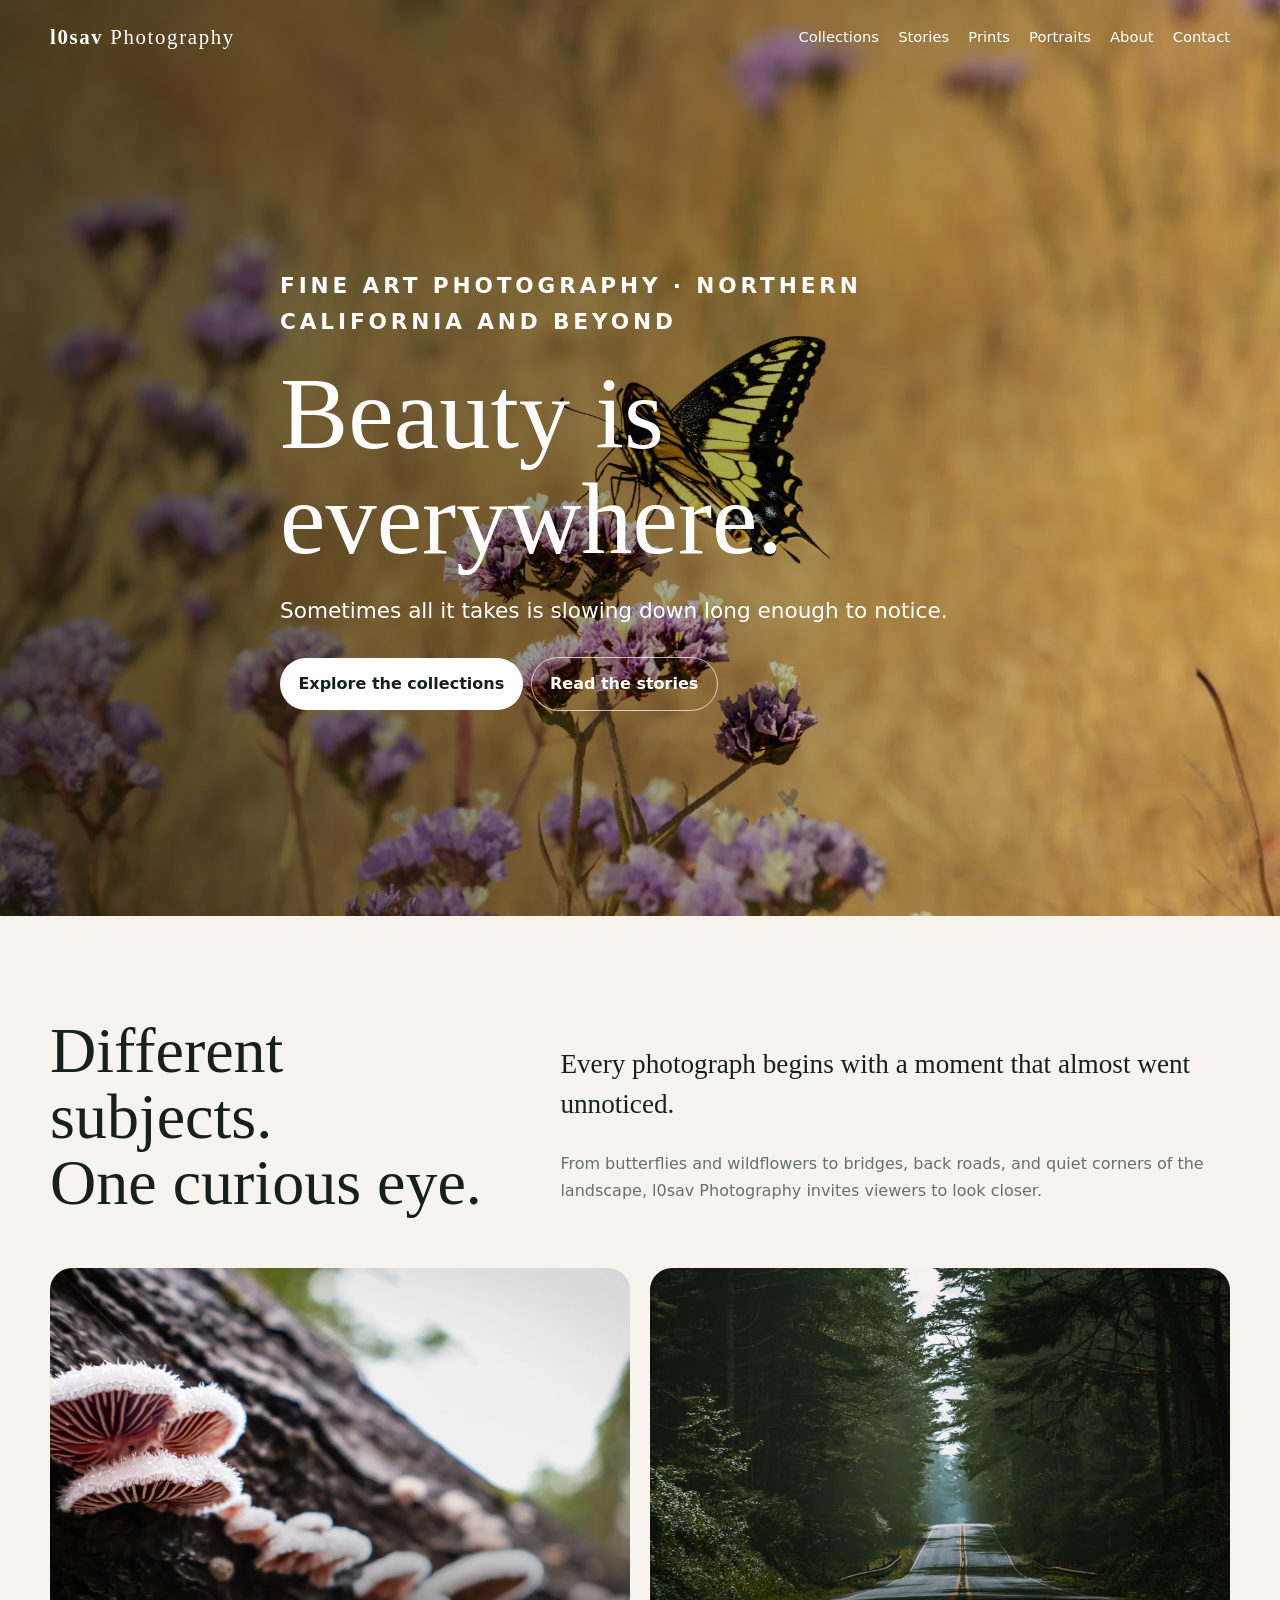
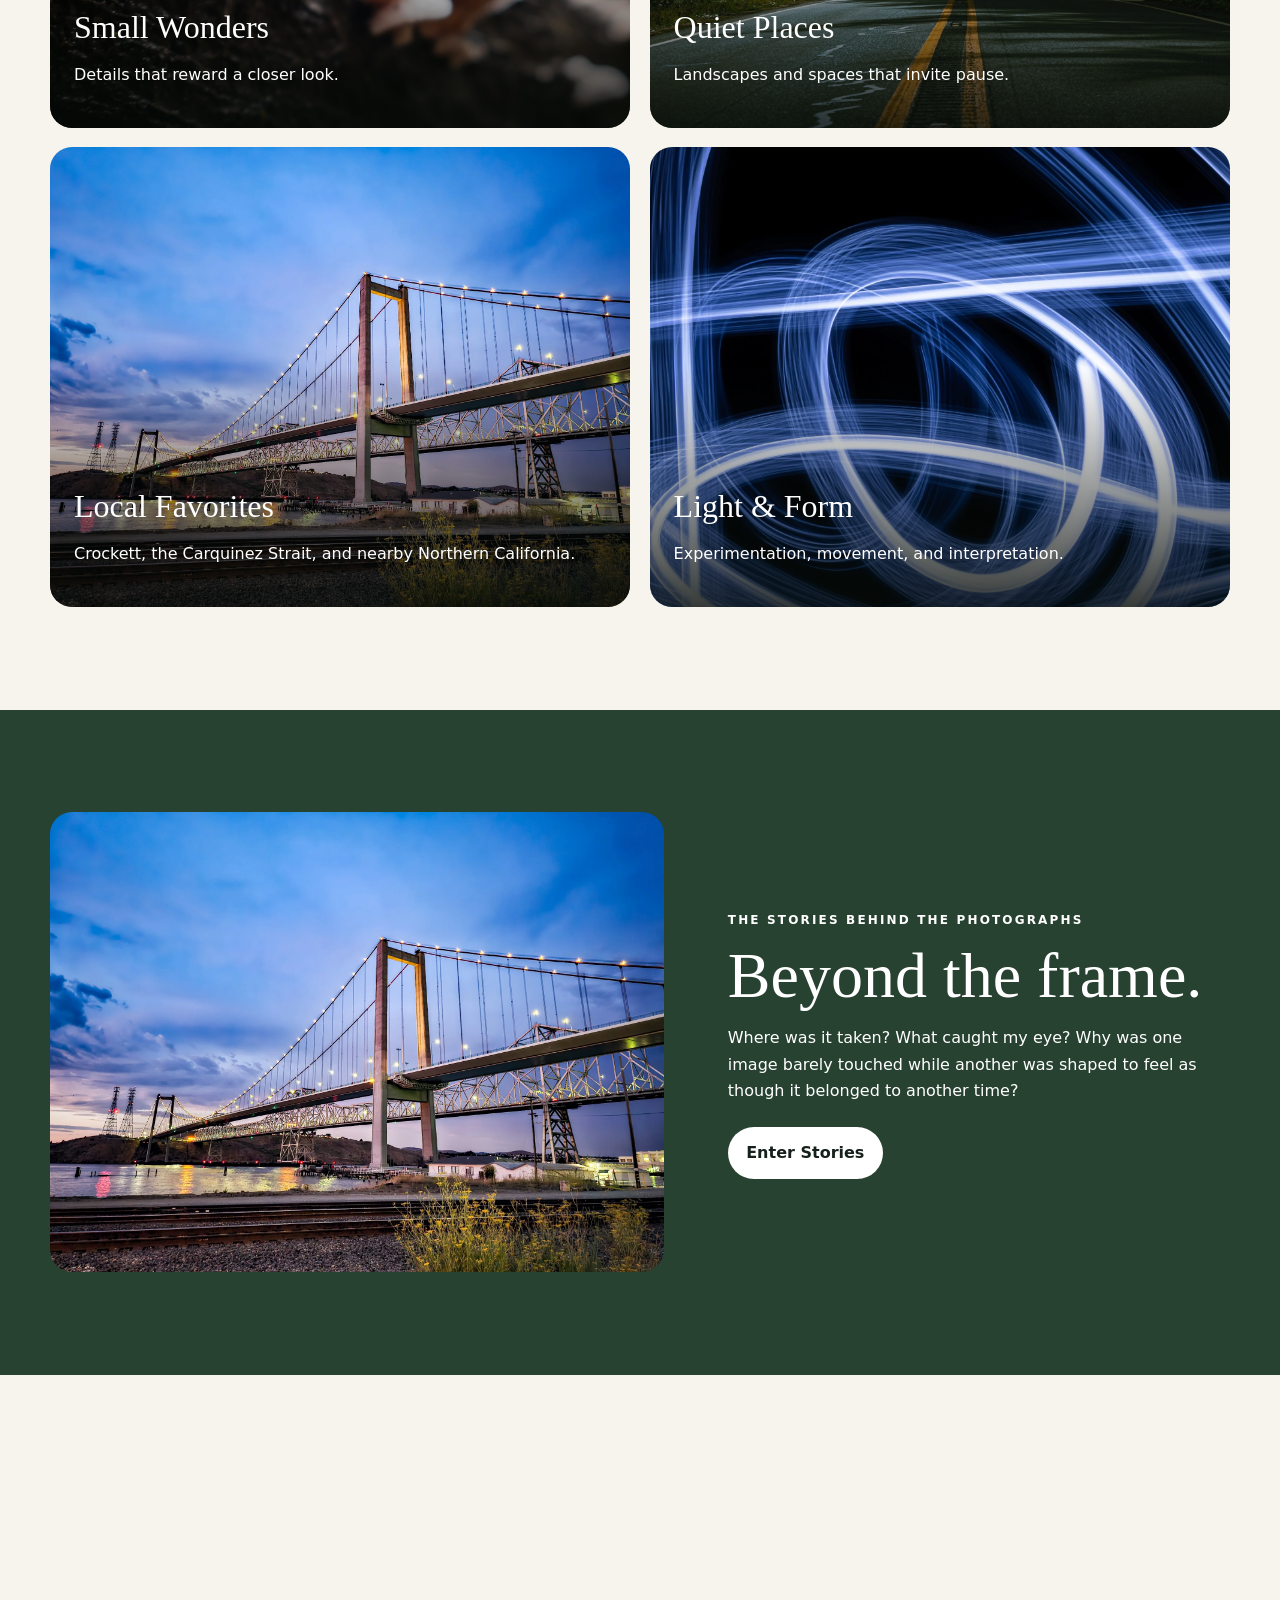
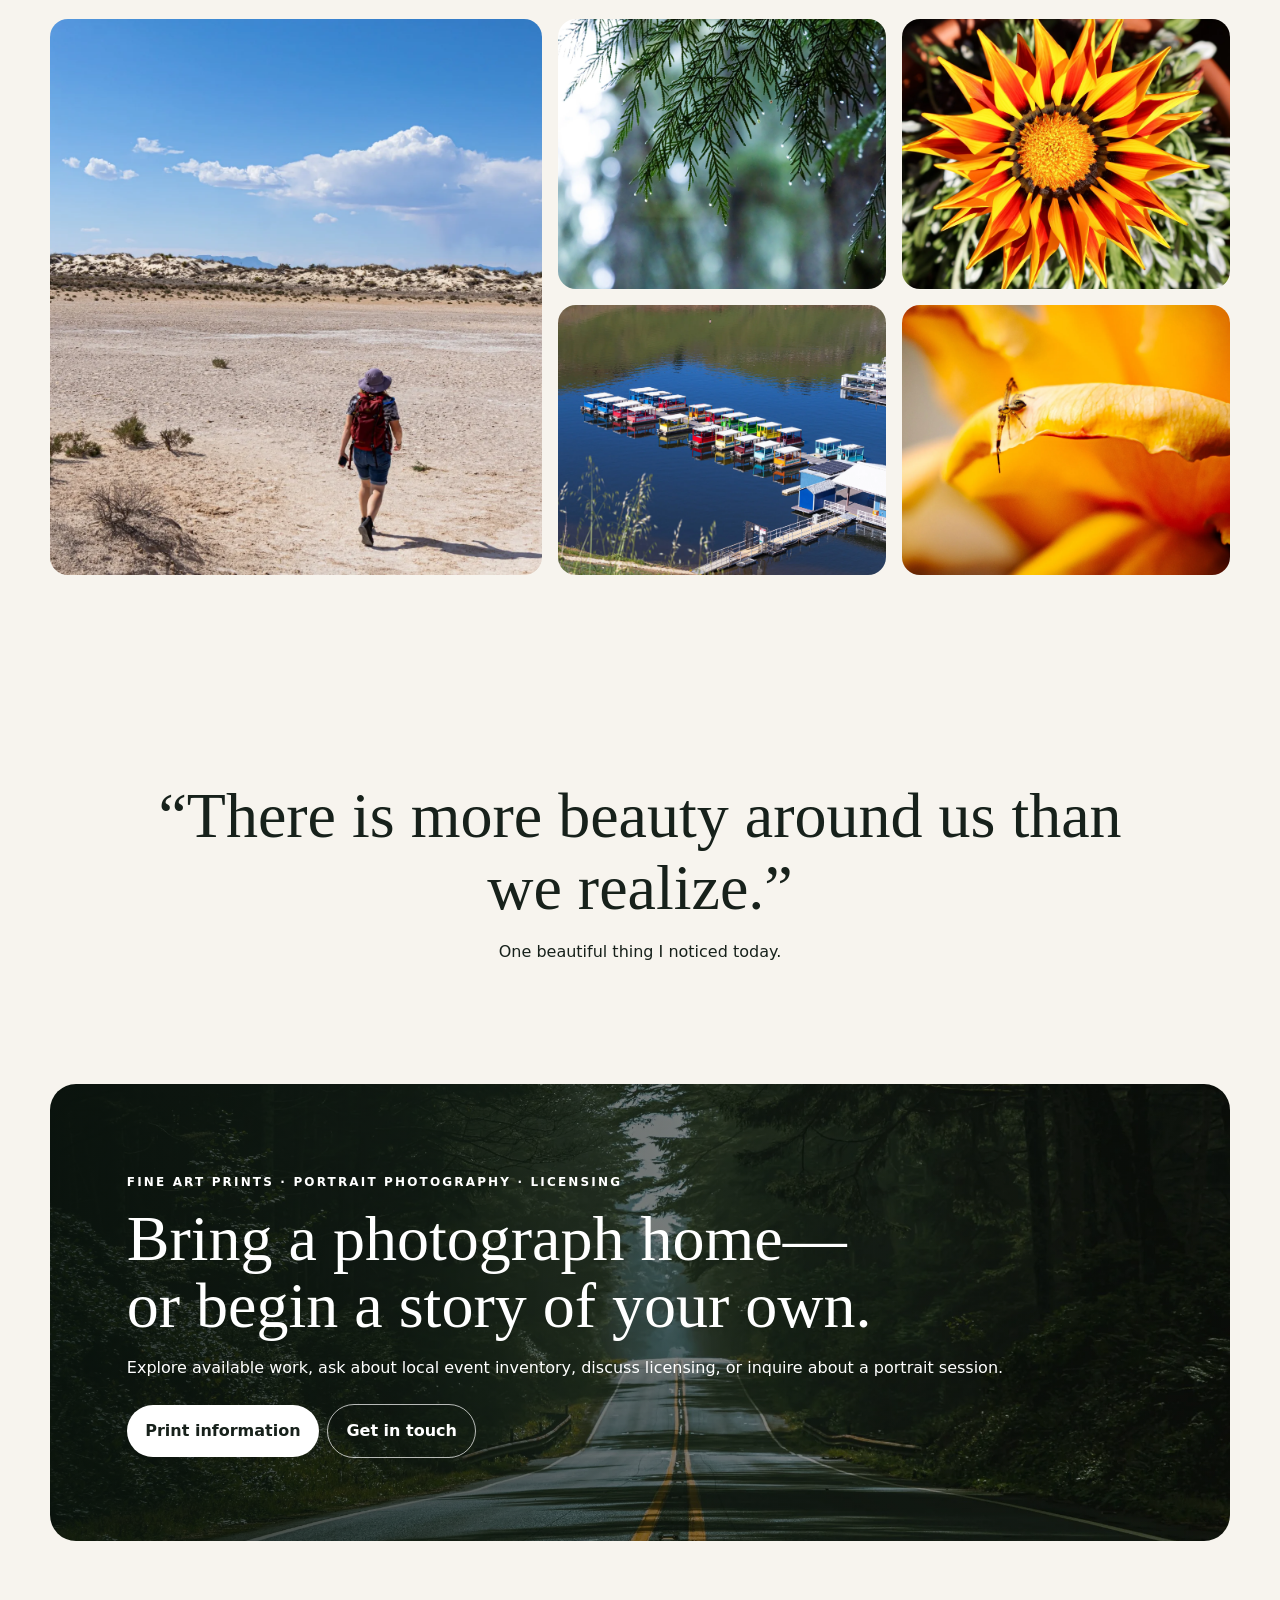
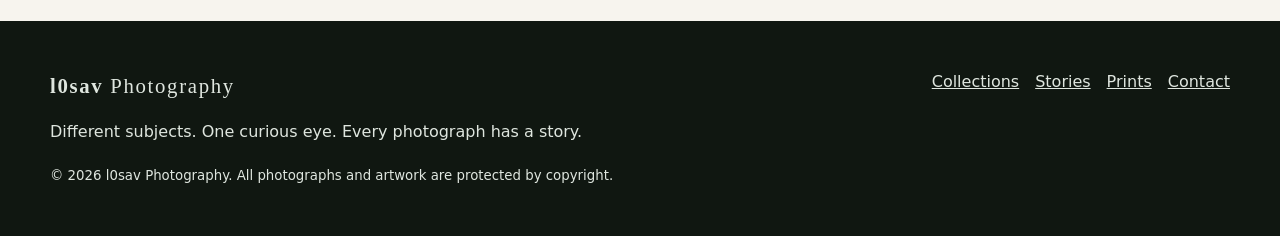
==== index.html @ 381ab1ba "Add files via upload" ====
<!doctype html><html lang="en"><head><meta charset="utf-8"><meta name="viewport" content="width=device-width,initial-scale=1"><title>l0sav Photography | Fine Art Photography</title><meta name="description" content="Fine art photography, stories, prints, portraits, and Northern California collections."><link rel="stylesheet" href="assets/css/style.css"></head><body><header class="site-header"><div class="container nav"><a class="brand" href="index.html"><strong>l0sav</strong> Photography</a><button class="menu-toggle" aria-expanded="false">Menu</button><nav class="nav-links"><a href="collections.html">Collections</a><a href="stories.html">Stories</a><a href="prints.html">Prints</a><a href="portraits.html">Portraits</a><a href="about.html">About</a><a href="contact.html">Contact</a></nav></div></header><main><section class="hero"><div class="container hero-content"><p class="eyebrow">Fine art photography · Northern California and beyond</p><h1>Beauty is everywhere.</h1><p>Sometimes all it takes is slowing down long enough to notice.</p><a class="button" href="collections.html">Explore the collections</a><a class="button secondary" href="stories.html">Read the stories</a></div></section><section><div class="container section-intro reveal"><h2 class="section-title">Different subjects.<br>One curious eye.</h2><div><p class="lead">Every photograph begins with a moment that almost went unnoticed.</p><p class="muted">From butterflies and wildflowers to bridges, back roads, and quiet corners of the landscape, l0sav Photography invites viewers to look closer.</p></div></div><div class="container cards"><a class="card reveal" href="collections.html#small"><img src="assets/images/mushrooms-close.webp" alt="Small mushrooms on tree bark"><div class="card-content"><h3>Small Wonders</h3><p>Details that reward a closer look.</p></div></a><a class="card reveal" href="collections.html#quiet"><img src="assets/images/forest-road.webp" alt="Road through a forest"><div class="card-content"><h3>Quiet Places</h3><p>Landscapes and spaces that invite pause.</p></div></a><a class="card reveal" href="collections.html#local"><img src="assets/images/carquinez-bridge.webp" alt="Carquinez Bridge at blue hour"><div class="card-content"><h3>Local Favorites</h3><p>Crockett, the Carquinez Strait, and nearby Northern California.</p></div></a><a class="card reveal" href="collections.html#light"><img src="assets/images/abstract-light.webp" alt="Abstract blue light trails"><div class="card-content"><h3>Light & Form</h3><p>Experimentation, movement, and interpretation.</p></div></a></div></section><section class="story-feature"><div class="container story-layout"><div class="story-image reveal"><img src="assets/images/carquinez-bridge.webp" alt="Carquinez Bridge"></div><div class="story-copy reveal"><p class="eyebrow">The stories behind the photographs</p><h2>Beyond the frame.</h2><p>Where was it taken? What caught my eye? Why was one image barely touched while another was shaped to feel as though it belonged to another time?</p><a class="button" href="stories.html">Enter Stories</a></div></div></section><section><div class="container section-intro reveal"><h2 class="section-title">A wider view.</h2><div><p class="lead">The subject changes. The perspective remains.</p></div></div><div class="container mosaic"><figure><img src="assets/images/white-sands.webp" alt="Traveler at White Sands"></figure><figure><img src="assets/images/rain-cedar.webp" alt="Rain on cedar"></figure><figure><img src="assets/images/gazania.webp" alt="Gazania flower"></figure><figure><img src="assets/images/marina.webp" alt="Colorful boats"></figure><figure><img src="assets/images/tiny-spider.webp" alt="Tiny spider on flower"></figure></div></section><section class="quote"><div class="container reveal"><blockquote>“There is more beauty around us than we realize.”</blockquote><p>One beautiful thing I noticed today.</p></div></section><section class="cta reveal"><p class="eyebrow">Fine art prints · portrait photography · licensing</p><h2>Bring a photograph home—or begin a story of your own.</h2><p>Explore available work, ask about local event inventory, discuss licensing, or inquire about a portrait session.</p><a class="button" href="prints.html">Print information</a><a class="button secondary" href="contact.html">Get in touch</a></section></main><footer class="site-footer"><div class="container footer-grid"><div><a class="brand" href="index.html"><strong>l0sav</strong> Photography</a><p>Different subjects. One curious eye. Every photograph has a story.</p><small>© 2026 l0sav Photography. All photographs and artwork are protected by copyright.</small></div><nav class="footer-links"><a href="collections.html">Collections</a><a href="stories.html">Stories</a><a href="prints.html">Prints</a><a href="contact.html">Contact</a></nav></div></footer><script src="assets/js/site.js"></script></body></html>
---- assets/css/style.css ----
:root{--ink:#17211b;--paper:#f7f4ee;--white:#fff;--forest:#284231;--muted:#687169;--serif:Georgia,"Times New Roman",serif;--sans:Inter,system-ui,sans-serif}*{box-sizing:border-box}html{scroll-behavior:smooth}body{margin:0;background:var(--paper);color:var(--ink);font-family:var(--sans);line-height:1.65}img{display:block;width:100%}a{color:inherit}.container{width:min(1180px,calc(100% - 2rem));margin:auto}.narrow{width:min(760px,calc(100% - 2rem));margin:auto}.site-header{position:fixed;inset:0 0 auto;z-index:30;color:#fff;transition:.25s}.site-header.scrolled{background:rgba(247,244,238,.95);color:var(--ink);box-shadow:0 1px 0 rgba(0,0,0,.12);backdrop-filter:blur(12px)}.nav{min-height:74px;display:flex;align-items:center;justify-content:space-between}.brand{text-decoration:none;font-family:var(--serif);font-size:1.3rem;letter-spacing:.08em}.nav-links{display:flex;gap:1.2rem}.nav-links a{text-decoration:none;font-size:.92rem}.menu-toggle{display:none}.hero{min-height:100svh;display:grid;align-items:end;color:white;background:linear-gradient(90deg,rgba(4,9,6,.68),rgba(4,9,6,.1)),url('../images/hero-butterfly.webp') 60% center/cover}.hero-content{padding:9rem 0 6rem;max-width:720px}.eyebrow{text-transform:uppercase;letter-spacing:.18em;font-size:.75rem;font-weight:700}.hero h1,.page-hero h1,.section-title{font-family:var(--serif);font-weight:500;line-height:1.03}.hero h1{font-size:clamp(3.4rem,8vw,7rem);margin:0}.hero p{font-size:clamp(1.05rem,2vw,1.35rem)}.button{display:inline-flex;padding:.8rem 1.15rem;border-radius:999px;text-decoration:none;font-weight:700;background:white;color:var(--ink);margin:.4rem .5rem .4rem 0}.button.secondary{background:transparent;color:white;border:1px solid rgba(255,255,255,.7)}.button.dark{background:var(--forest);color:white}section{padding:clamp(4rem,8vw,8rem) 0}.section-intro{display:grid;grid-template-columns:.8fr 1.2fr;gap:4rem}.section-title{font-size:clamp(2.4rem,5vw,4.8rem);margin:0}.lead{font-family:var(--serif);font-size:clamp(1.25rem,2.2vw,1.7rem);line-height:1.45}.muted{color:var(--muted)}.cards{display:grid;grid-template-columns:repeat(2,1fr);gap:1.2rem;margin-top:3rem}.card{position:relative;min-height:460px;overflow:hidden;border-radius:22px;color:white;text-decoration:none}.card img{height:100%;object-fit:cover;transition:.5s}.card:hover img{transform:scale(1.025)}.card:after{content:"";position:absolute;inset:0;background:linear-gradient(transparent 48%,rgba(5,10,7,.8))}.card-content{position:absolute;z-index:2;inset:auto 0 0;padding:1.5rem}.card h3{font:500 2rem var(--serif);margin:0}.story-feature{background:var(--forest);color:white}.story-layout{display:grid;grid-template-columns:1.1fr .9fr;gap:4rem;align-items:center}.story-image{overflow:hidden;border-radius:22px}.story-image img{aspect-ratio:4/3;object-fit:cover}.story-copy h2{font:500 clamp(2.8rem,5vw,5rem)/1.03 var(--serif);margin:.2rem 0 1rem}.mosaic{display:grid;grid-template-columns:1.2fr .8fr .8fr;grid-auto-rows:270px;gap:1rem;margin-top:3rem}.mosaic figure{margin:0;overflow:hidden;border-radius:18px}.mosaic figure:first-child{grid-row:span 2}.mosaic img{height:100%;object-fit:cover}.quote{text-align:center}.quote blockquote{font:500 clamp(2.2rem,5vw,5rem)/1.12 var(--serif);margin:auto;max-width:1000px}.cta{margin:0 auto 5rem;width:min(1180px,calc(100% - 2rem));border-radius:26px;padding:clamp(2rem,6vw,5rem);color:white;background:linear-gradient(90deg,rgba(10,20,14,.84),rgba(10,20,14,.25)),url('../images/forest-road.webp') center/cover}.cta h2{font:500 clamp(2.4rem,5vw,4.8rem)/1.05 var(--serif);margin:0;max-width:760px}.page-hero{min-height:62vh;display:grid;align-items:end;color:white;background-size:cover;background-position:center;position:relative}.page-hero:after{content:"";position:absolute;inset:0;background:linear-gradient(transparent 30%,rgba(5,10,7,.72))}.page-hero .container{position:relative;z-index:2;padding-bottom:4rem}.page-hero h1{font-size:clamp(3.5rem,8vw,7rem);margin:0}.collection-grid{display:grid;grid-template-columns:repeat(3,1fr);gap:1rem}.collection-grid figure{margin:0;border-radius:16px;overflow:hidden}.collection-grid img{aspect-ratio:4/3;height:100%;object-fit:cover}.prose h2{font:500 2.3rem/1.15 var(--serif);margin-top:2.5rem}.site-footer{background:#101711;color:#dfe6df;padding:3rem 0}.footer-grid{display:grid;grid-template-columns:1fr auto;gap:2rem}.footer-links{display:flex;gap:1rem;flex-wrap:wrap}.reveal{opacity:0;transform:translateY(22px);transition:.75s}.reveal.visible{opacity:1;transform:none}@media(max-width:820px){.menu-toggle{display:block;border:1px solid currentColor;background:transparent;color:inherit;border-radius:999px;padding:.5rem .75rem}.nav-links{display:none;position:absolute;top:66px;left:1rem;right:1rem;background:var(--paper);color:var(--ink);padding:1rem;border-radius:16px;flex-direction:column}.nav-links.open{display:flex}.section-intro,.story-layout{grid-template-columns:1fr;gap:2rem}.cards{grid-template-columns:1fr}.mosaic{grid-template-columns:1fr 1fr}.mosaic figure:first-child{grid-column:1/-1;grid-row:auto}.collection-grid{grid-template-columns:1fr 1fr}.footer-grid{grid-template-columns:1fr}}@media(max-width:560px){.mosaic,.collection-grid{grid-template-columns:1fr}.hero{background-position:64% center}}@media(prefers-reduced-motion:reduce){*{scroll-behavior:auto!important;transition:none!important}.reveal{opacity:1;transform:none}}
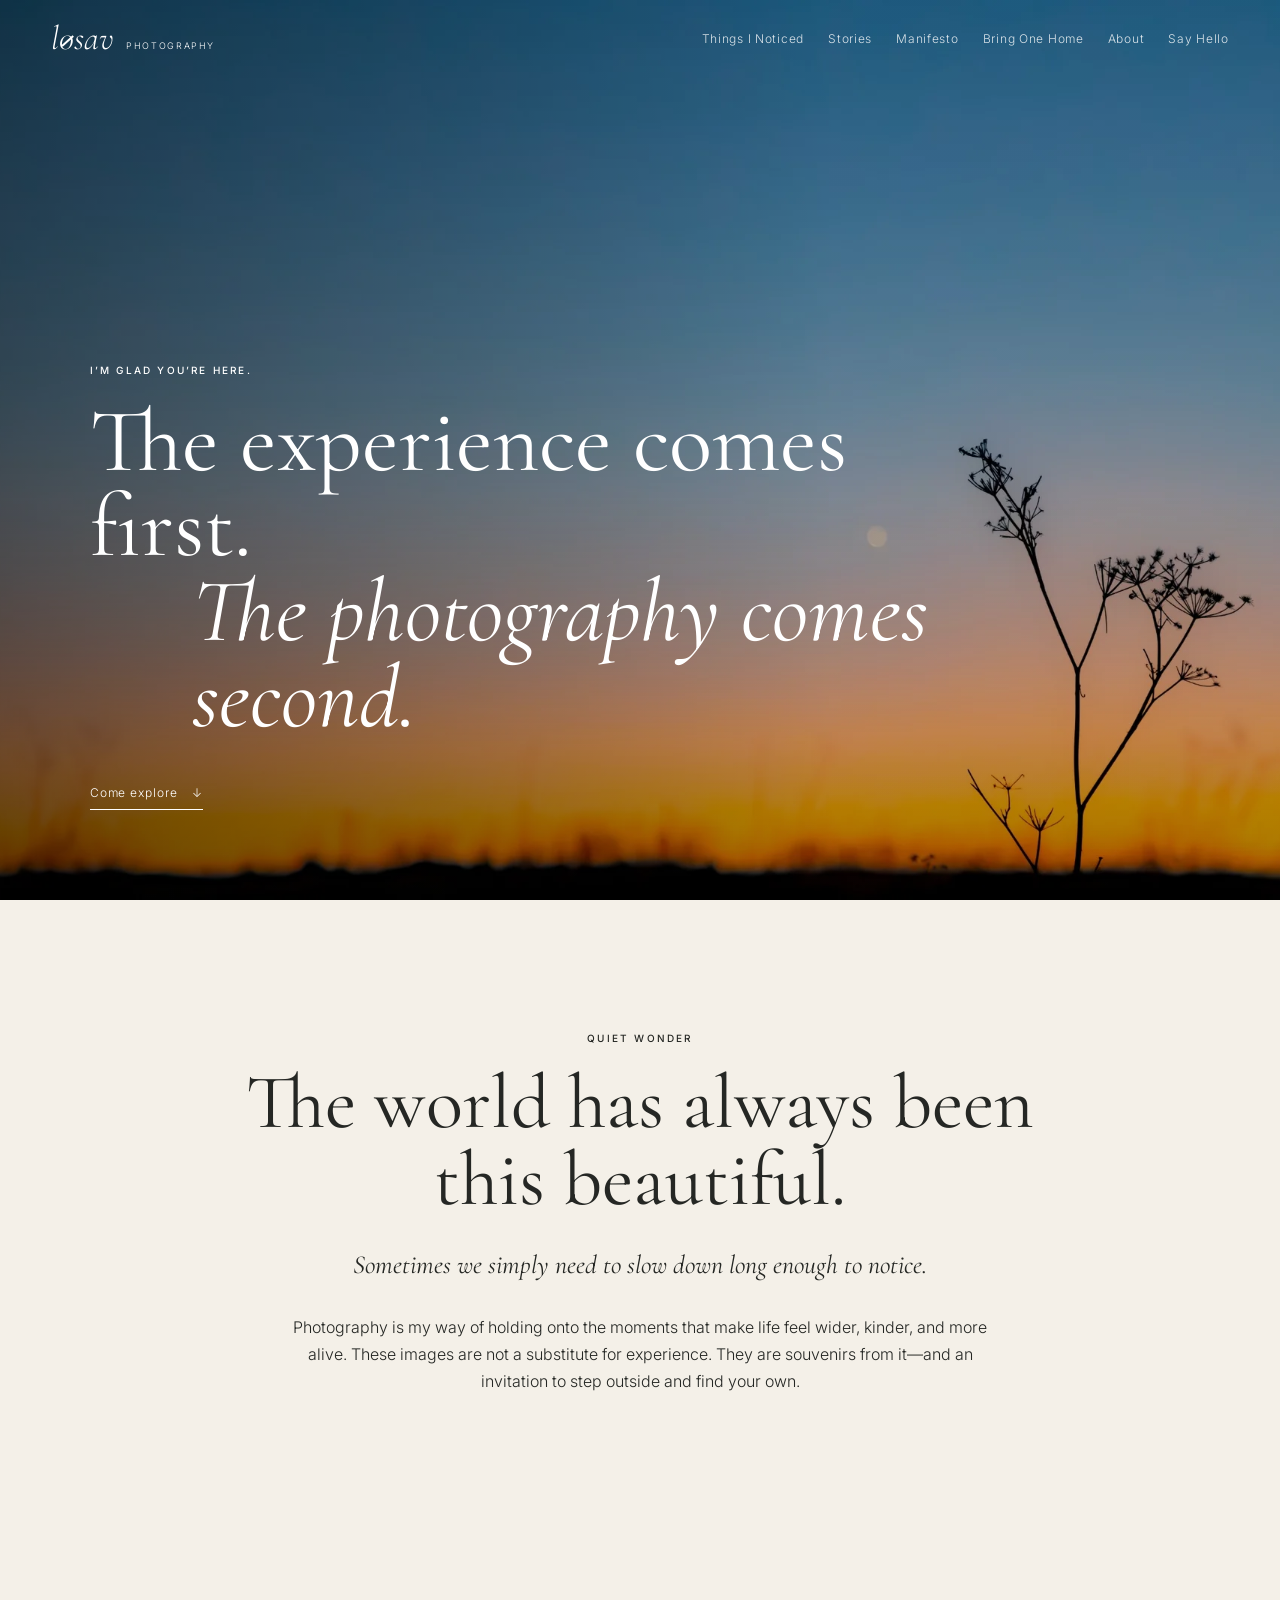
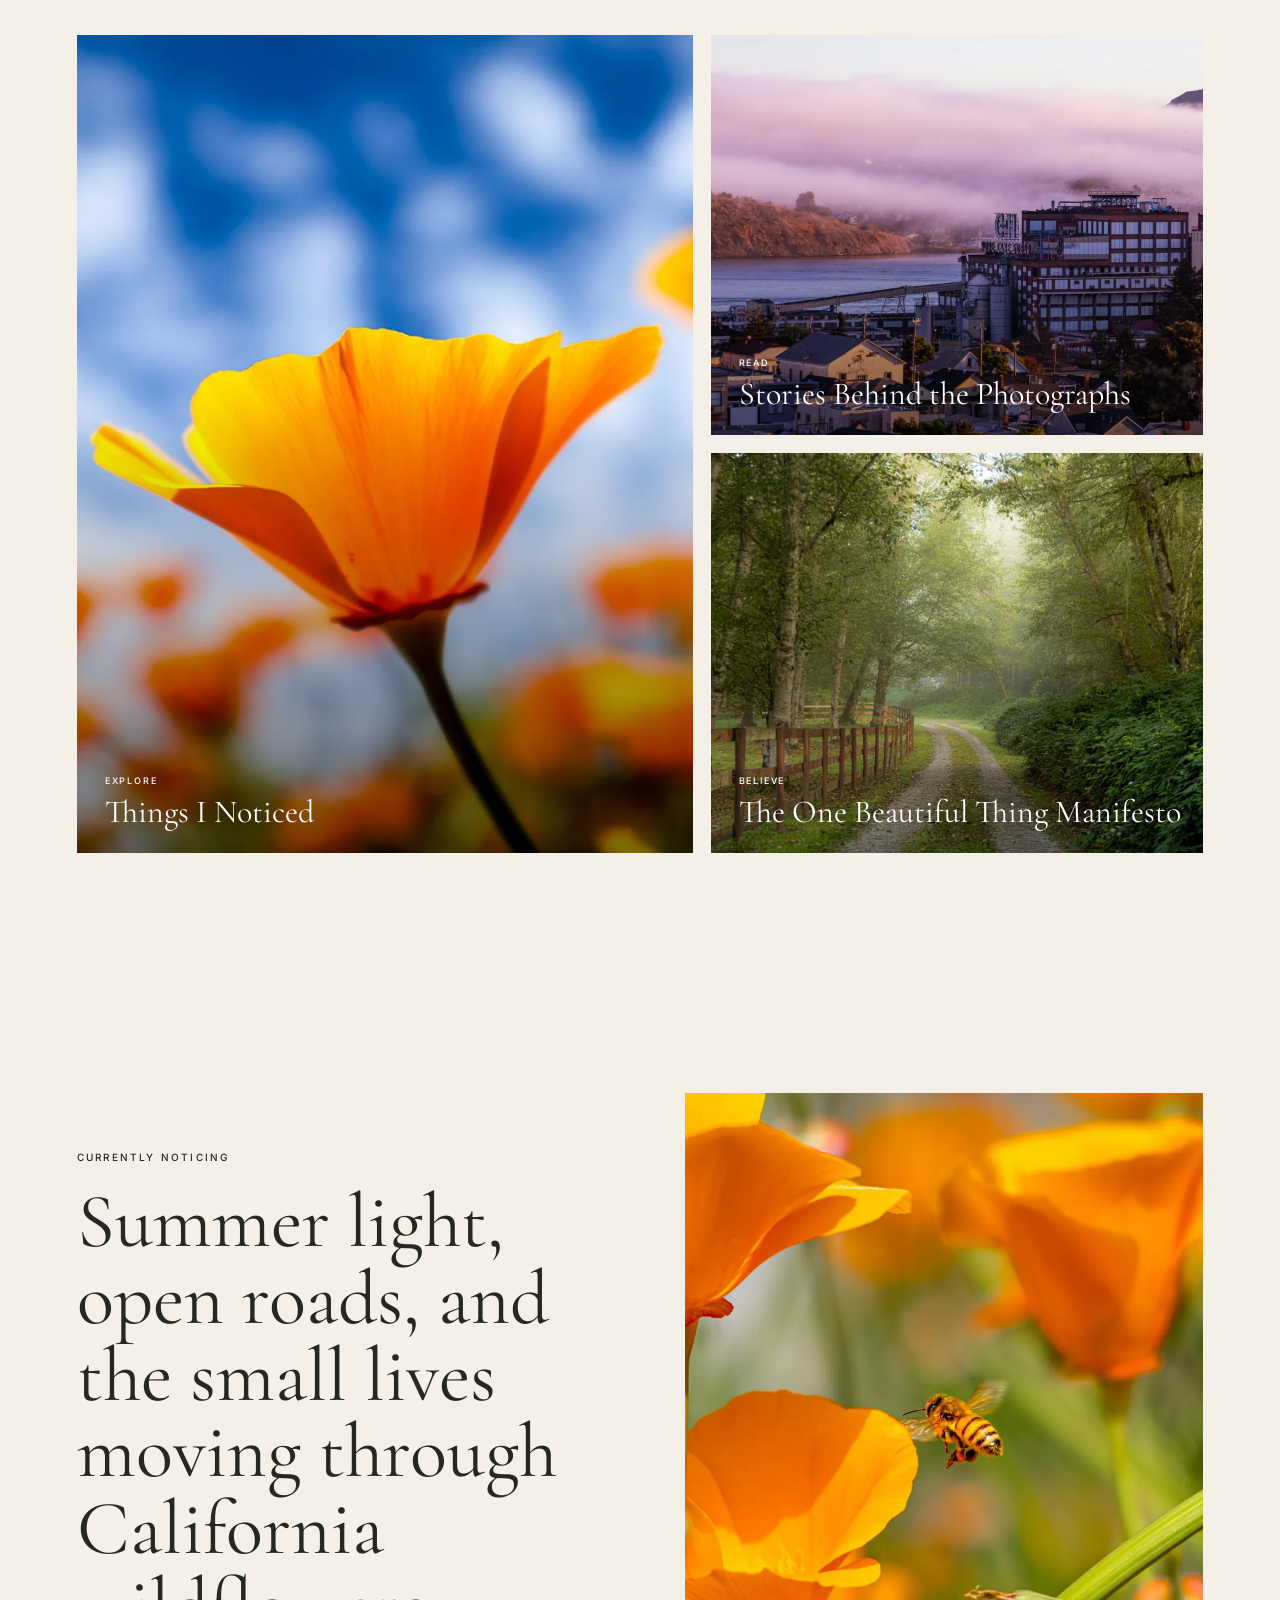
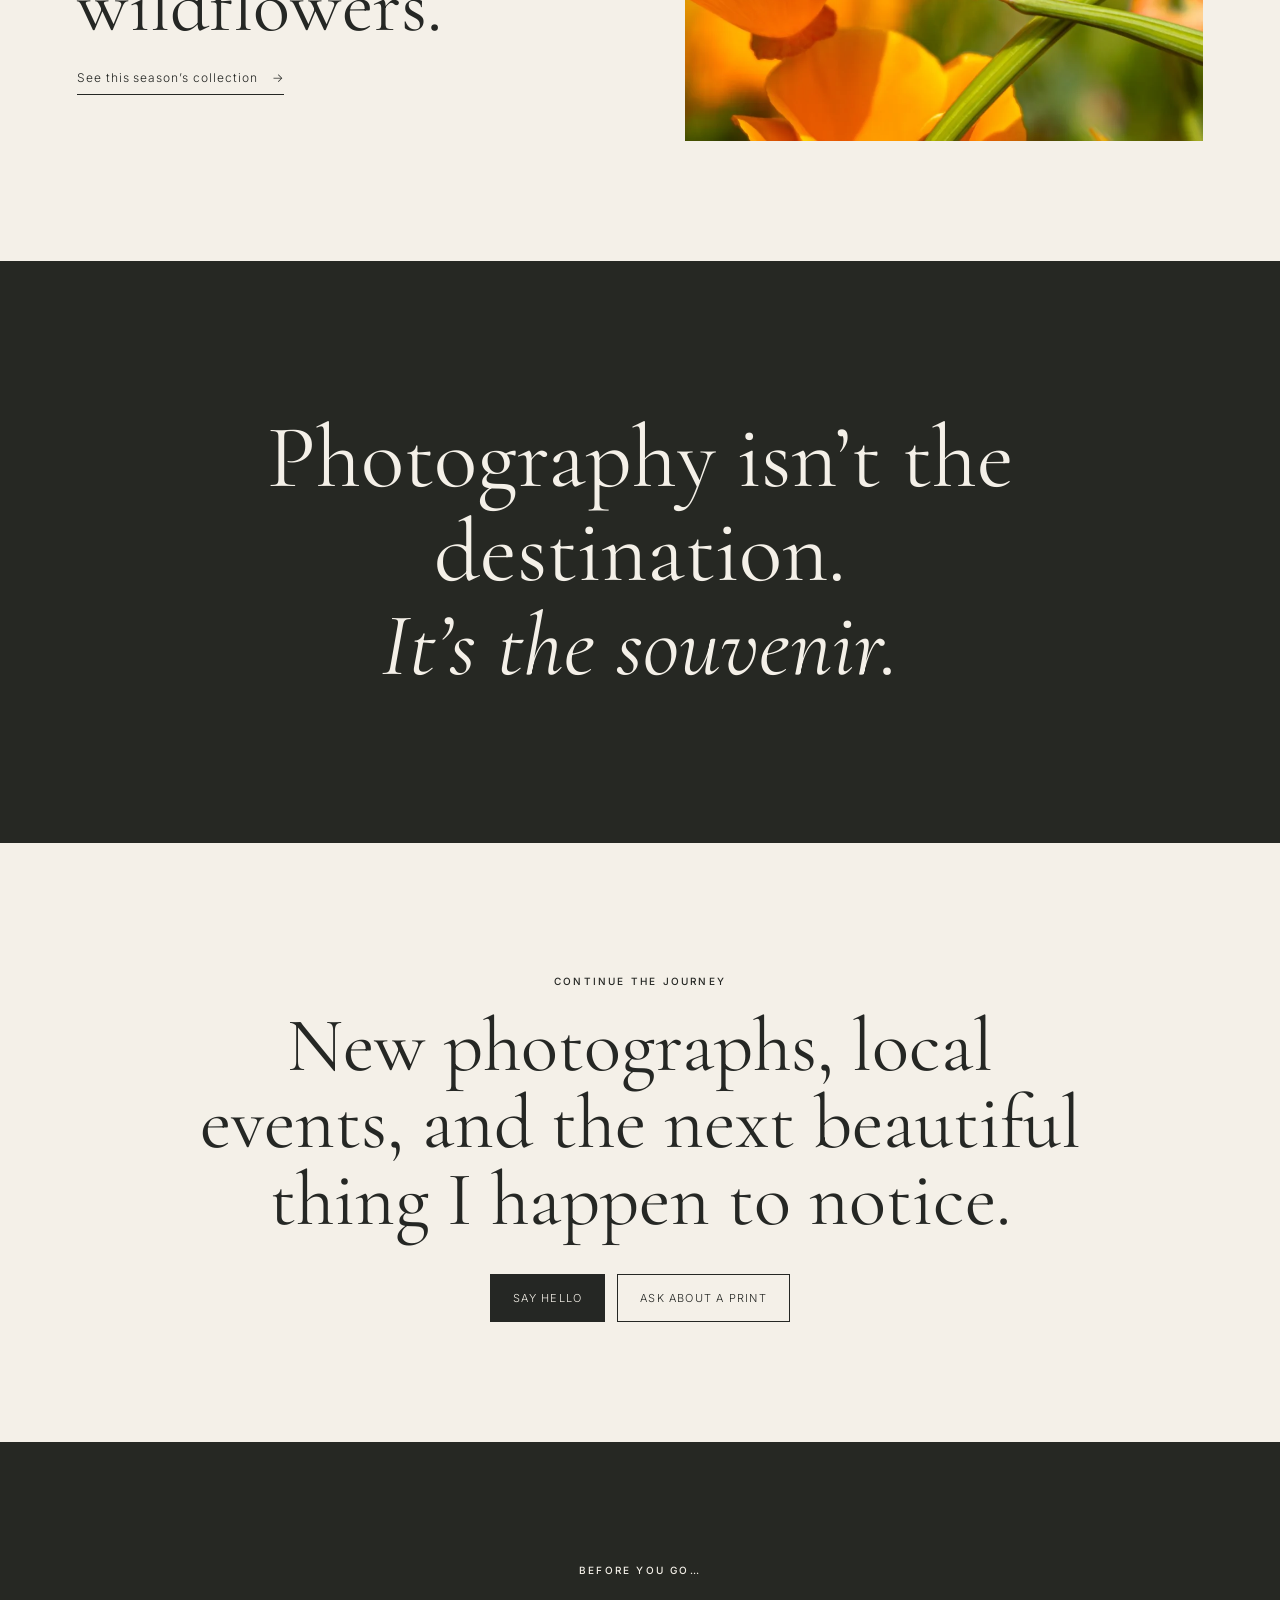
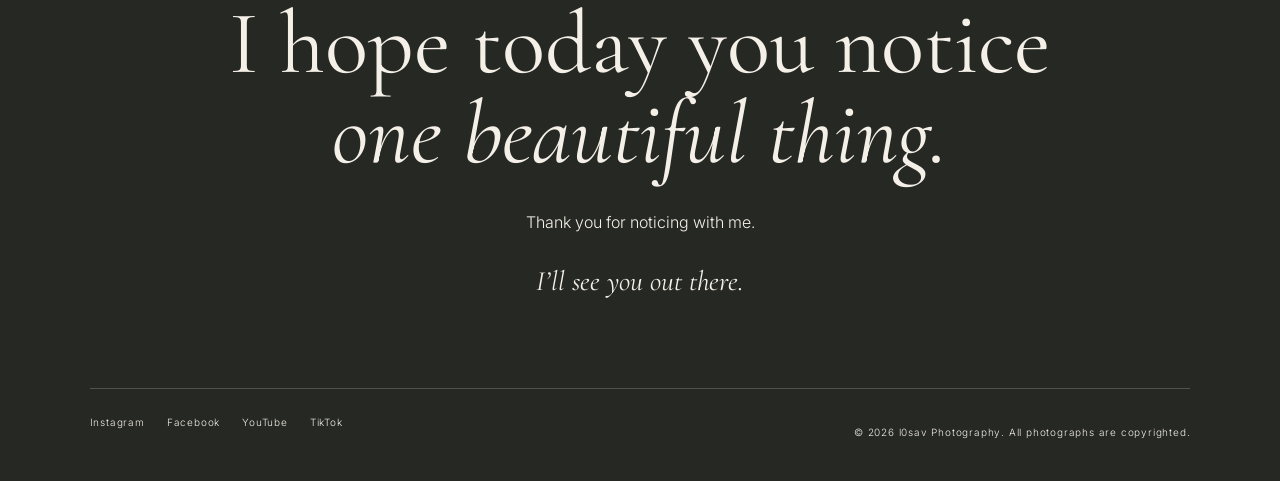
==== commit 80f2eb1a: "Version 2 — Quiet Wonder redesign" ====
--- a/index.html
+++ b/index.html
@@ -1 +1,109 @@
-<!doctype html><html lang="en"><head><meta charset="utf-8"><meta name="viewport" content="width=device-width,initial-scale=1"><title>l0sav Photography | Fine Art Photography</title><meta name="description" content="Fine art photography, stories, prints, portraits, and Northern California collections."><link rel="stylesheet" href="assets/css/style.css"></head><body><header class="site-header"><div class="container nav"><a class="brand" href="index.html"><strong>l0sav</strong> Photography</a><button class="menu-toggle" aria-expanded="false">Menu</button><nav class="nav-links"><a href="collections.html">Collections</a><a href="stories.html">Stories</a><a href="prints.html">Prints</a><a href="portraits.html">Portraits</a><a href="about.html">About</a><a href="contact.html">Contact</a></nav></div></header><main><section class="hero"><div class="container hero-content"><p class="eyebrow">Fine art photography · Northern California and beyond</p><h1>Beauty is everywhere.</h1><p>Sometimes all it takes is slowing down long enough to notice.</p><a class="button" href="collections.html">Explore the collections</a><a class="button secondary" href="stories.html">Read the stories</a></div></section><section><div class="container section-intro reveal"><h2 class="section-title">Different subjects.<br>One curious eye.</h2><div><p class="lead">Every photograph begins with a moment that almost went unnoticed.</p><p class="muted">From butterflies and wildflowers to bridges, back roads, and quiet corners of the landscape, l0sav Photography invites viewers to look closer.</p></div></div><div class="container cards"><a class="card reveal" href="collections.html#small"><img src="assets/images/mushrooms-close.webp" alt="Small mushrooms on tree bark"><div class="card-content"><h3>Small Wonders</h3><p>Details that reward a closer look.</p></div></a><a class="card reveal" href="collections.html#quiet"><img src="assets/images/forest-road.webp" alt="Road through a forest"><div class="card-content"><h3>Quiet Places</h3><p>Landscapes and spaces that invite pause.</p></div></a><a class="card reveal" href="collections.html#local"><img src="assets/images/carquinez-bridge.webp" alt="Carquinez Bridge at blue hour"><div class="card-content"><h3>Local Favorites</h3><p>Crockett, the Carquinez Strait, and nearby Northern California.</p></div></a><a class="card reveal" href="collections.html#light"><img src="assets/images/abstract-light.webp" alt="Abstract blue light trails"><div class="card-content"><h3>Light & Form</h3><p>Experimentation, movement, and interpretation.</p></div></a></div></section><section class="story-feature"><div class="container story-layout"><div class="story-image reveal"><img src="assets/images/carquinez-bridge.webp" alt="Carquinez Bridge"></div><div class="story-copy reveal"><p class="eyebrow">The stories behind the photographs</p><h2>Beyond the frame.</h2><p>Where was it taken? What caught my eye? Why was one image barely touched while another was shaped to feel as though it belonged to another time?</p><a class="button" href="stories.html">Enter Stories</a></div></div></section><section><div class="container section-intro reveal"><h2 class="section-title">A wider view.</h2><div><p class="lead">The subject changes. The perspective remains.</p></div></div><div class="container mosaic"><figure><img src="assets/images/white-sands.webp" alt="Traveler at White Sands"></figure><figure><img src="assets/images/rain-cedar.webp" alt="Rain on cedar"></figure><figure><img src="assets/images/gazania.webp" alt="Gazania flower"></figure><figure><img src="assets/images/marina.webp" alt="Colorful boats"></figure><figure><img src="assets/images/tiny-spider.webp" alt="Tiny spider on flower"></figure></div></section><section class="quote"><div class="container reveal"><blockquote>“There is more beauty around us than we realize.”</blockquote><p>One beautiful thing I noticed today.</p></div></section><section class="cta reveal"><p class="eyebrow">Fine art prints · portrait photography · licensing</p><h2>Bring a photograph home—or begin a story of your own.</h2><p>Explore available work, ask about local event inventory, discuss licensing, or inquire about a portrait session.</p><a class="button" href="prints.html">Print information</a><a class="button secondary" href="contact.html">Get in touch</a></section></main><footer class="site-footer"><div class="container footer-grid"><div><a class="brand" href="index.html"><strong>l0sav</strong> Photography</a><p>Different subjects. One curious eye. Every photograph has a story.</p><small>© 2026 l0sav Photography. All photographs and artwork are protected by copyright.</small></div><nav class="footer-links"><a href="collections.html">Collections</a><a href="stories.html">Stories</a><a href="prints.html">Prints</a><a href="contact.html">Contact</a></nav></div></footer><script src="assets/js/site.js"></script></body></html>+<!doctype html>
+<html lang="en">
+<head>
+  <meta charset="utf-8">
+  <meta name="viewport" content="width=device-width, initial-scale=1">
+  <title>l0sav Photography | Quiet Wonder</title>
+  <meta name="description" content="Northern California photography inviting viewers to slow down, explore, and notice one beautiful thing.">
+  <meta name="theme-color" content="#f4f0e8">
+  <link rel="stylesheet" href="assets/style.css">
+  <script defer src="assets/site.js"></script>
+</head>
+<body class="home">
+
+<header class="site-header" data-header>
+  <a class="brand" href="index.html" aria-label="l0sav Photography home">
+    <span class="brand-mark">l<span class="zero">0</span>sav</span>
+    <span class="brand-sub">Photography</span>
+  </a>
+  <button class="menu-button" data-menu-button aria-label="Open navigation" aria-expanded="false">
+    <span></span><span></span>
+  </button>
+  <nav class="site-nav" data-menu>
+    <a href="things.html">Things I Noticed</a>
+    <a href="stories.html">Stories</a>
+    <a href="manifesto.html">Manifesto</a>
+    <a href="prints.html">Bring One Home</a>
+    <a href="about.html">About</a>
+    <a href="contact.html">Say Hello</a>
+  </nav>
+</header>
+
+<main>
+
+<section class="hero">
+  <img src="assets/images/hero-sunset.webp" alt="A silhouetted wildflower beneath an orange and blue evening sky">
+  <div class="hero-shade"></div>
+  <div class="hero-copy">
+    <p class="arrival">I’m glad you’re here.</p>
+    <h1><span>The experience comes first.</span><span>The photography comes second.</span></h1>
+    <a class="text-link light" href="#welcome">Come explore <span>↓</span></a>
+  </div>
+</section>
+
+<section id="welcome" class="intro section-pad reveal">
+  <p class="eyebrow">Quiet Wonder</p>
+  <h2>The world has always been this beautiful.</h2>
+  <p class="lead">Sometimes we simply need to slow down long enough to notice.</p>
+  <p>Photography is my way of holding onto the moments that make life feel wider, kinder, and more alive. These images are not a substitute for experience. They are souvenirs from it—and an invitation to step outside and find your own.</p>
+</section>
+
+<section class="feature-grid section-pad">
+  <a class="feature-card tall reveal" href="things.html">
+    <img src="assets/images/poppy.webp" alt="California poppy against a blue sky">
+    <span class="feature-label"><small>Explore</small>Things I Noticed</span>
+  </a>
+  <a class="feature-card reveal" href="stories.html">
+    <img src="assets/images/sugar-factory.webp" alt="Historic sugar factory in Crockett beneath fog">
+    <span class="feature-label"><small>Read</small>Stories Behind the Photographs</span>
+  </a>
+  <a class="feature-card reveal" href="manifesto.html">
+    <img src="assets/images/misty-path.webp" alt="A quiet path entering a misty green woodland">
+    <span class="feature-label"><small>Believe</small>The One Beautiful Thing Manifesto</span>
+  </a>
+</section>
+
+<section class="season section-pad reveal">
+  <div>
+    <p class="eyebrow">Currently Noticing</p>
+    <h2>Summer light, open roads, and the small lives moving through California wildflowers.</h2>
+    <a class="text-link" href="things.html">See this season’s collection <span>→</span></a>
+  </div>
+  <img src="assets/images/bee-poppies.webp" alt="A bee flying among orange California poppies">
+</section>
+
+<section class="philosophy-strip reveal">
+  <blockquote>Photography isn’t the destination.<br><em>It’s the souvenir.</em></blockquote>
+</section>
+
+<section class="home-contact section-pad reveal">
+  <p class="eyebrow">Continue the Journey</p>
+  <h2>New photographs, local events, and the next beautiful thing I happen to notice.</h2>
+  <div class="button-row">
+    <a class="button" href="contact.html">Say Hello</a>
+    <a class="button ghost" href="prints.html">Ask About a Print</a>
+  </div>
+</section>
+
+</main>
+
+<footer class="site-footer">
+  <div class="footer-invitation">
+    <p class="eyebrow">Before you go…</p>
+    <h2>I hope today you notice<br><em>one beautiful thing.</em></h2>
+    <p>Thank you for noticing with me.</p>
+    <p class="farewell">I’ll see you out there.</p>
+  </div>
+  <div class="footer-meta">
+    <div class="social-links" aria-label="Social media">
+      <a href="https://www.instagram.com/l0sav" target="_blank" rel="noopener">Instagram</a>
+      <a href="https://www.facebook.com/profile.php?id=100092620043618" target="_blank" rel="noopener">Facebook</a>
+      <a href="https://www.youtube.com/@l0sav" target="_blank" rel="noopener">YouTube</a>
+      <a href="https://www.tiktok.com/@l0_sav" target="_blank" rel="noopener">TikTok</a>
+    </div>
+    <p>© 2026 l0sav Photography. All photographs are copyrighted.</p>
+  </div>
+</footer>
+
+</body>
+</html>
--- a/assets/style.css
+++ b/assets/style.css
@@ -0,0 +1,34 @@
+
+@import url('https://fonts.googleapis.com/css2?family=Cormorant+Garamond:ital,wght@0,400;0,500;1,400&family=Inter:wght@300;400;500&display=swap');
+
+:root{
+  --paper:#f4f0e8; --ink:#252724; --muted:#6d706a; --line:rgba(37,39,36,.18);
+  --serif:"Cormorant Garamond",Georgia,serif; --sans:"Inter",Arial,sans-serif;
+}
+*{box-sizing:border-box} html{scroll-behavior:smooth} body{margin:0;background:var(--paper);color:var(--ink);font-family:var(--sans);font-weight:300;line-height:1.7}
+img{display:block;width:100%;height:auto} a{color:inherit;text-decoration:none} main{overflow:hidden}
+.site-header{position:fixed;z-index:20;top:0;left:0;width:100%;display:flex;align-items:center;justify-content:space-between;padding:22px 4vw;color:#fff;transition:.4s ease}
+.site-header.scrolled,.body-light .site-header{background:rgba(244,240,232,.94);color:var(--ink);backdrop-filter:blur(12px);box-shadow:0 1px 0 var(--line)}
+.brand{display:flex;align-items:baseline;gap:12px;z-index:2}.brand-mark{font-family:var(--serif);font-style:italic;font-size:34px;line-height:1}.brand-sub{text-transform:uppercase;letter-spacing:.18em;font-size:9px}
+.zero{position:relative;display:inline-block}.zero:after{content:"";position:absolute;left:1px;right:-1px;top:52%;height:1.5px;background:currentColor;transform:rotate(-42deg);transform-origin:center}
+.site-nav{display:flex;gap:24px;font-size:12px;letter-spacing:.06em}.site-nav a{opacity:.82}.site-nav a:hover{opacity:1}
+.menu-button{display:none;background:none;border:0;color:inherit;width:40px;height:40px;z-index:3}.menu-button span{display:block;height:1px;background:currentColor;margin:7px 0}
+.hero{height:100svh;min-height:680px;position:relative;color:#fff}.hero>img{height:100%;object-fit:cover}.hero-shade{position:absolute;inset:0;background:linear-gradient(90deg,rgba(0,0,0,.46),rgba(0,0,0,.08) 65%),linear-gradient(0deg,rgba(0,0,0,.30),transparent 45%)}
+.hero-copy{position:absolute;left:7vw;bottom:10vh;max-width:900px}.arrival,.eyebrow{text-transform:uppercase;letter-spacing:.22em;font-size:10px;font-weight:500}.hero h1{font:400 clamp(50px,7vw,104px)/.95 var(--serif);margin:20px 0 38px}.hero h1 span{display:block}.hero h1 span+span{font-style:italic;margin-left:8vw}
+.text-link{display:inline-flex;gap:14px;align-items:center;border-bottom:1px solid currentColor;padding-bottom:6px;font-size:12px;letter-spacing:.08em}.text-link.light{color:#fff}
+.section-pad{padding:120px max(6vw,24px)}.intro{max-width:980px;margin:auto;text-align:center}.intro h2,.home-contact h2,.season h2,.print-info h2,.local-events h2{font:400 clamp(44px,6vw,78px)/1 var(--serif);margin:18px 0}.lead{font:italic 400 26px/1.5 var(--serif)}
+.intro>p:last-child{max-width:710px;margin:30px auto 0}
+.feature-grid{display:grid;grid-template-columns:1.25fr 1fr;grid-template-rows:400px 400px;gap:18px}.feature-card{position:relative;overflow:hidden}.feature-card.tall{grid-row:1/3}.feature-card img{height:100%;object-fit:cover;transition:transform 1s ease}.feature-card:hover img{transform:scale(1.025)}.feature-card:after{content:"";position:absolute;inset:0;background:linear-gradient(0deg,rgba(0,0,0,.52),transparent 55%)}.feature-label{position:absolute;z-index:1;left:28px;bottom:25px;color:#fff;font:400 32px/1.05 var(--serif)}.feature-label small{font:500 9px/1 var(--sans);letter-spacing:.2em;text-transform:uppercase;display:block;margin-bottom:10px}
+.season{display:grid;grid-template-columns:1fr 1fr;gap:7vw;align-items:center}.season img{aspect-ratio:4/5;object-fit:cover}.philosophy-strip{padding:150px 7vw;background:#262823;color:#f4f0e8;text-align:center}.philosophy-strip blockquote{font:400 clamp(48px,7vw,92px)/1.05 var(--serif);margin:0}.philosophy-strip em{font-weight:400}.home-contact{text-align:center;max-width:1050px;margin:auto}.button-row{display:flex;justify-content:center;gap:12px;margin-top:35px}.button{display:inline-block;background:var(--ink);color:var(--paper);padding:14px 22px;font-size:11px;letter-spacing:.11em;text-transform:uppercase;border:1px solid var(--ink)}.button.ghost{background:transparent;color:var(--ink)}
+.page-hero{min-height:82svh;display:grid;grid-template-columns:1fr 1fr;padding-top:85px}.page-hero>div{padding:10vw 7vw;align-self:center}.page-hero>img{height:100%;object-fit:cover}.page-hero h1,.manifesto-hero h1,.contact-intro h1{font:400 clamp(64px,8vw,118px)/.85 var(--serif);margin:18px 0 30px}.page-hero p{max-width:600px}.page-hero.compact{display:block;min-height:auto;padding:190px 7vw 70px}.page-hero.compact>div{padding:0;max-width:900px}
+.masonry{columns:3 320px;column-gap:18px}.photo-card{break-inside:avoid;margin:0 0 30px}.photo-card img{max-height:720px;object-fit:cover}.photo-card figcaption{padding:15px 0 10px;display:flex;justify-content:space-between;gap:20px;border-bottom:1px solid var(--line)}.photo-card strong{font:500 24px var(--serif)}.photo-card span{font-size:11px;color:var(--muted);max-width:180px}
+.story-list{display:flex;flex-direction:column;gap:130px}.story{display:grid;grid-template-columns:1.25fr 1fr;gap:7vw;align-items:center}.story.reverse{grid-template-columns:1fr 1.25fr}.story.reverse img{order:2}.story h2{font:400 clamp(42px,5vw,70px)/1 var(--serif);margin:15px 0}.story img{max-height:700px;object-fit:cover}
+.manifesto-hero{height:72svh;position:relative;color:#fff}.manifesto-hero img{height:100%;object-fit:cover}.manifesto-hero:after{content:"";position:absolute;inset:0;background:rgba(0,0,0,.35)}.manifesto-hero>div{position:absolute;z-index:1;left:7vw;bottom:9vh}.manifesto-copy{max-width:850px;margin:auto}.manifesto-copy p{font:400 30px/1.45 var(--serif);margin:0 0 34px}.manifesto-copy .dropcap:first-letter{font-size:110px;float:left;line-height:.72;margin:16px 12px 0 0}.manifesto-copy blockquote{font:italic 400 48px/1.2 var(--serif);text-align:center;margin:100px 0 0}.gentle{background:#dfe3d7}.gentle ul{list-style:none;padding:0;margin:40px 0 0;max-width:900px}.gentle li{font:400 clamp(30px,4vw,55px)/1.3 var(--serif);padding:18px 0;border-bottom:1px solid var(--line)}
+.print-info,.about-copy{display:grid;grid-template-columns:1fr 1fr;gap:8vw}.print-triptych{display:grid;grid-template-columns:1fr 1fr 1fr;gap:15px}.print-triptych img{height:500px;object-fit:cover}.local-events{max-width:1000px}
+.about-copy h2{font:400 clamp(46px,6vw,82px)/1 var(--serif);margin:0}.about-copy blockquote{font:italic 400 34px/1.4 var(--serif);margin:50px 0 0}.wide-image img{height:80svh;object-fit:cover}
+.contact-page{padding-top:190px;display:grid;grid-template-columns:1.2fr .8fr;gap:8vw}.contact-intro{grid-column:1}.email-link{font:400 clamp(25px,4vw,48px) var(--serif);border-bottom:1px solid}.contact-photo{grid-column:2;grid-row:1/3}.contact-photo img{height:800px;object-fit:cover}.contact-social{max-width:760px}.contact-social a{display:flex;justify-content:space-between;font:400 30px var(--serif);padding:18px 0;border-bottom:1px solid var(--line)}
+.site-footer{background:#262823;color:#f4f0e8;padding:110px 7vw 30px}.footer-invitation{text-align:center}.footer-invitation h2{font:400 clamp(48px,7vw,92px)/1 var(--serif);margin:20px 0 30px}.farewell{font:italic 400 28px var(--serif)}.footer-meta{border-top:1px solid rgba(255,255,255,.2);margin-top:90px;padding-top:25px;display:flex;justify-content:space-between;gap:30px;font-size:10px;letter-spacing:.08em}.social-links{display:flex;gap:22px}
+.reveal{opacity:0;transform:translateY(24px);transition:opacity .9s ease,transform .9s ease}.reveal.visible{opacity:1;transform:none}
+@media(max-width:900px){
+ .site-header{padding:18px 20px}.menu-button{display:block}.site-nav{position:fixed;inset:0;background:var(--paper);color:var(--ink);display:flex;flex-direction:column;justify-content:center;align-items:center;font:400 36px var(--serif);transform:translateY(-100%);transition:.45s ease}.site-nav.open{transform:none}.feature-grid,.season,.page-hero,.story,.story.reverse,.print-info,.about-copy,.contact-page{grid-template-columns:1fr}.feature-grid{grid-template-rows:520px 350px 350px}.feature-card.tall{grid-row:auto}.page-hero>div{padding:145px 24px 80px}.page-hero>img{height:65svh}.story.reverse img{order:0}.section-pad{padding:85px 24px}.print-triptych{grid-template-columns:1fr}.print-triptych img{height:420px}.contact-photo{grid-column:auto;grid-row:auto}.contact-photo img{height:550px}.footer-meta{flex-direction:column}.hero-copy{left:24px;right:24px}.hero h1 span+span{margin-left:0}.masonry{columns:1}.photo-card figcaption{display:block}.photo-card span{display:block;margin-top:6px;max-width:none}
+}
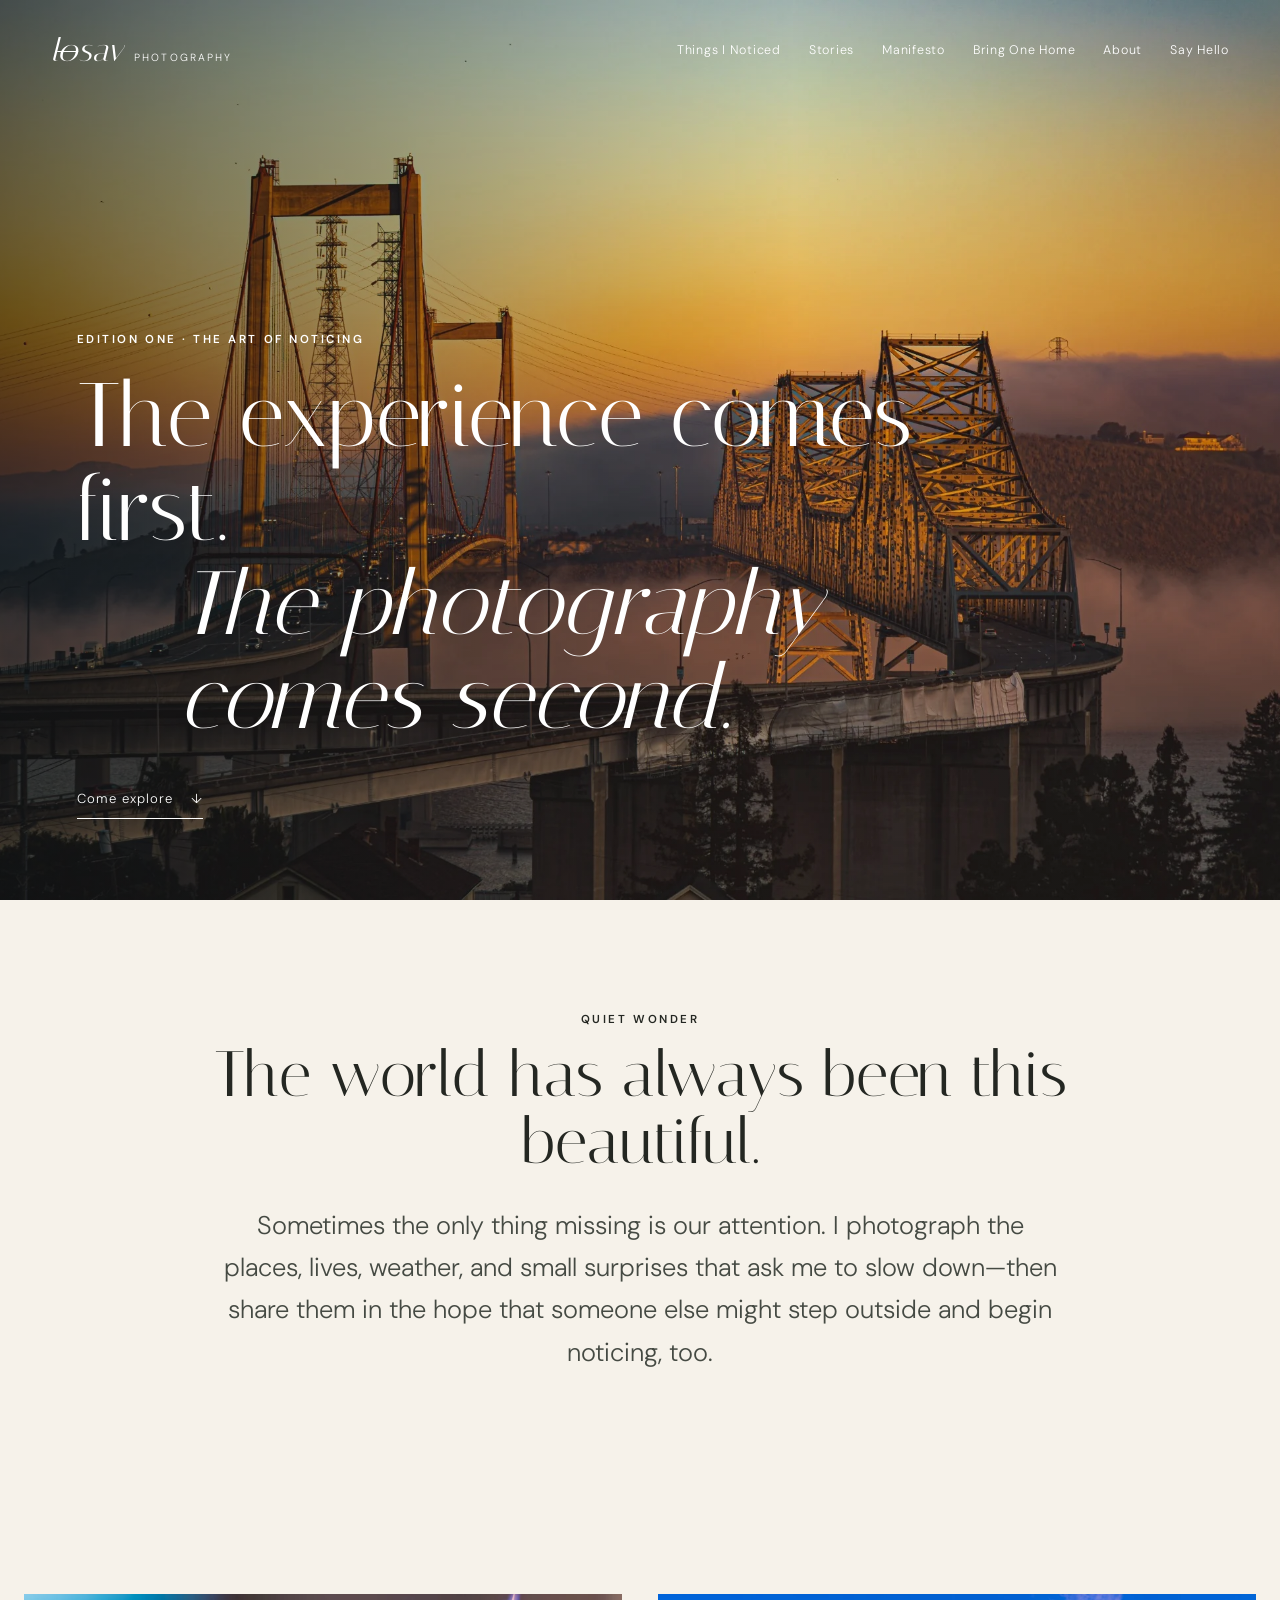
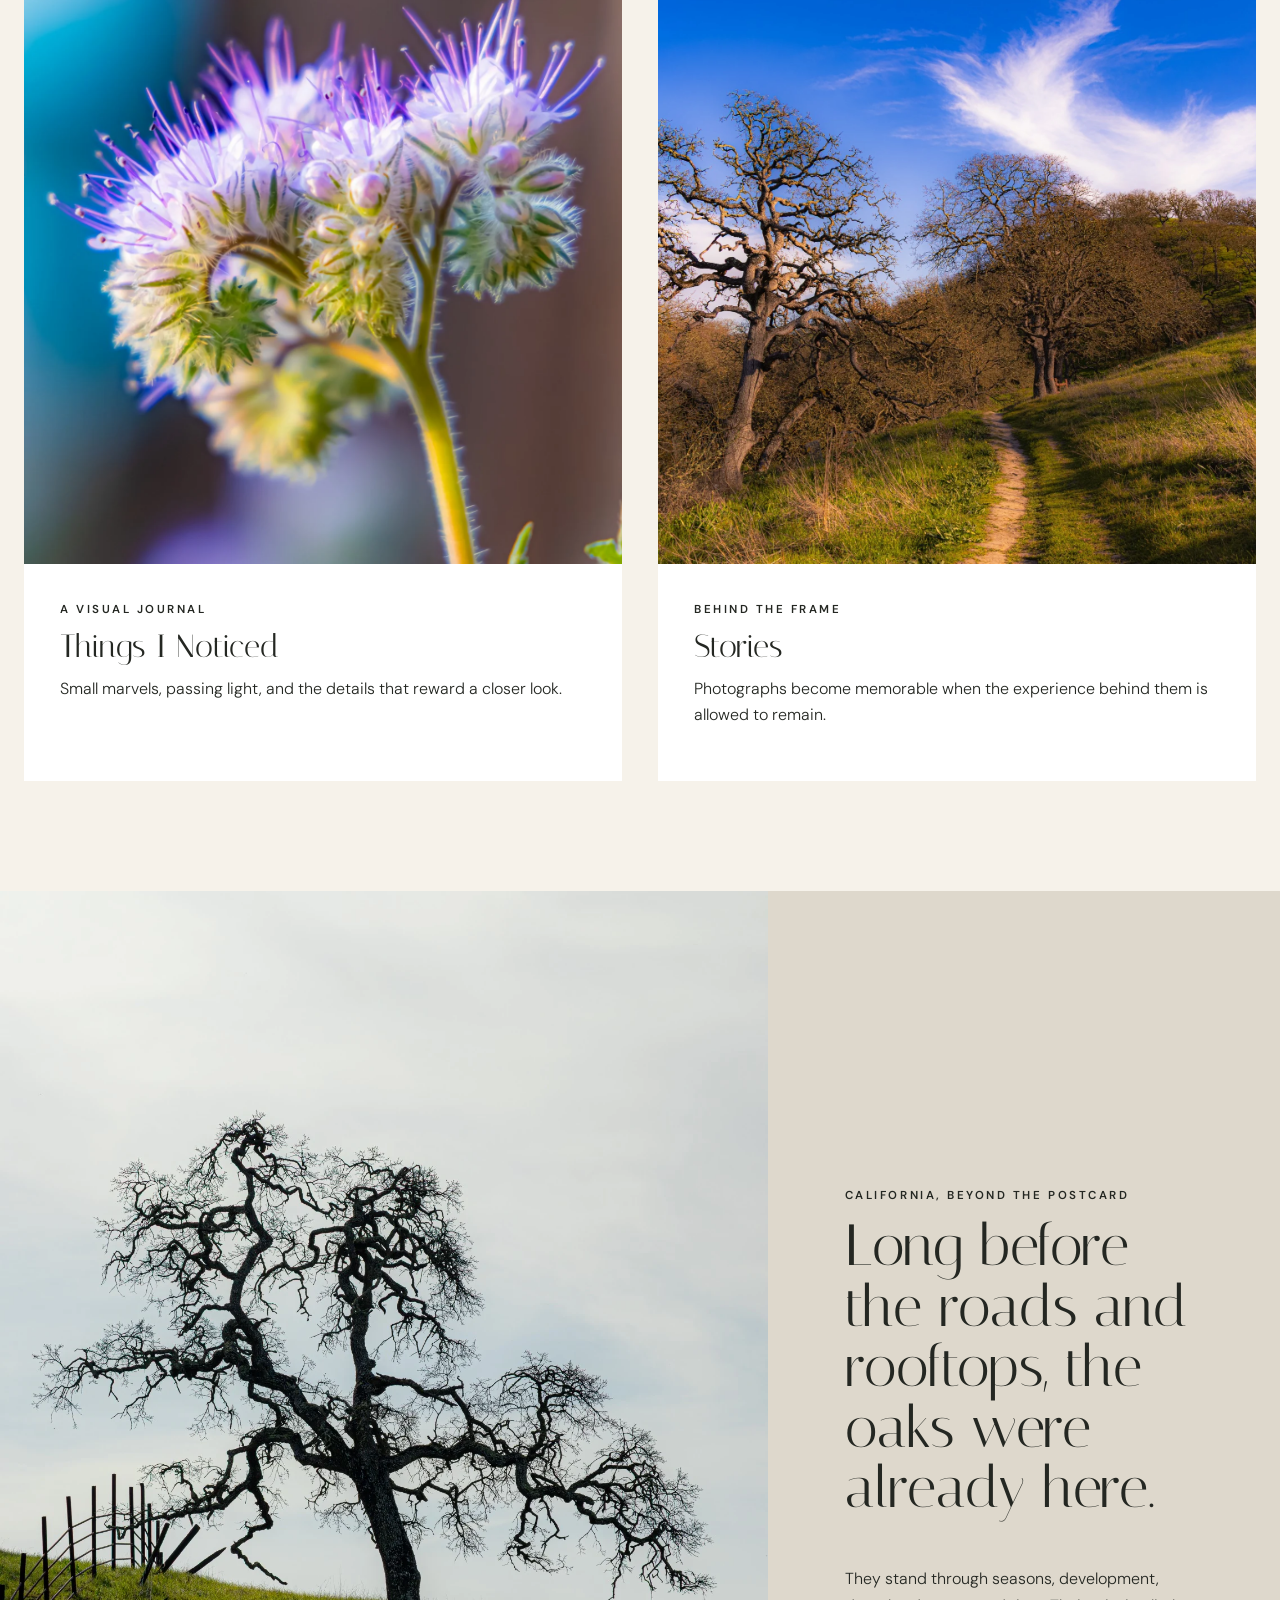
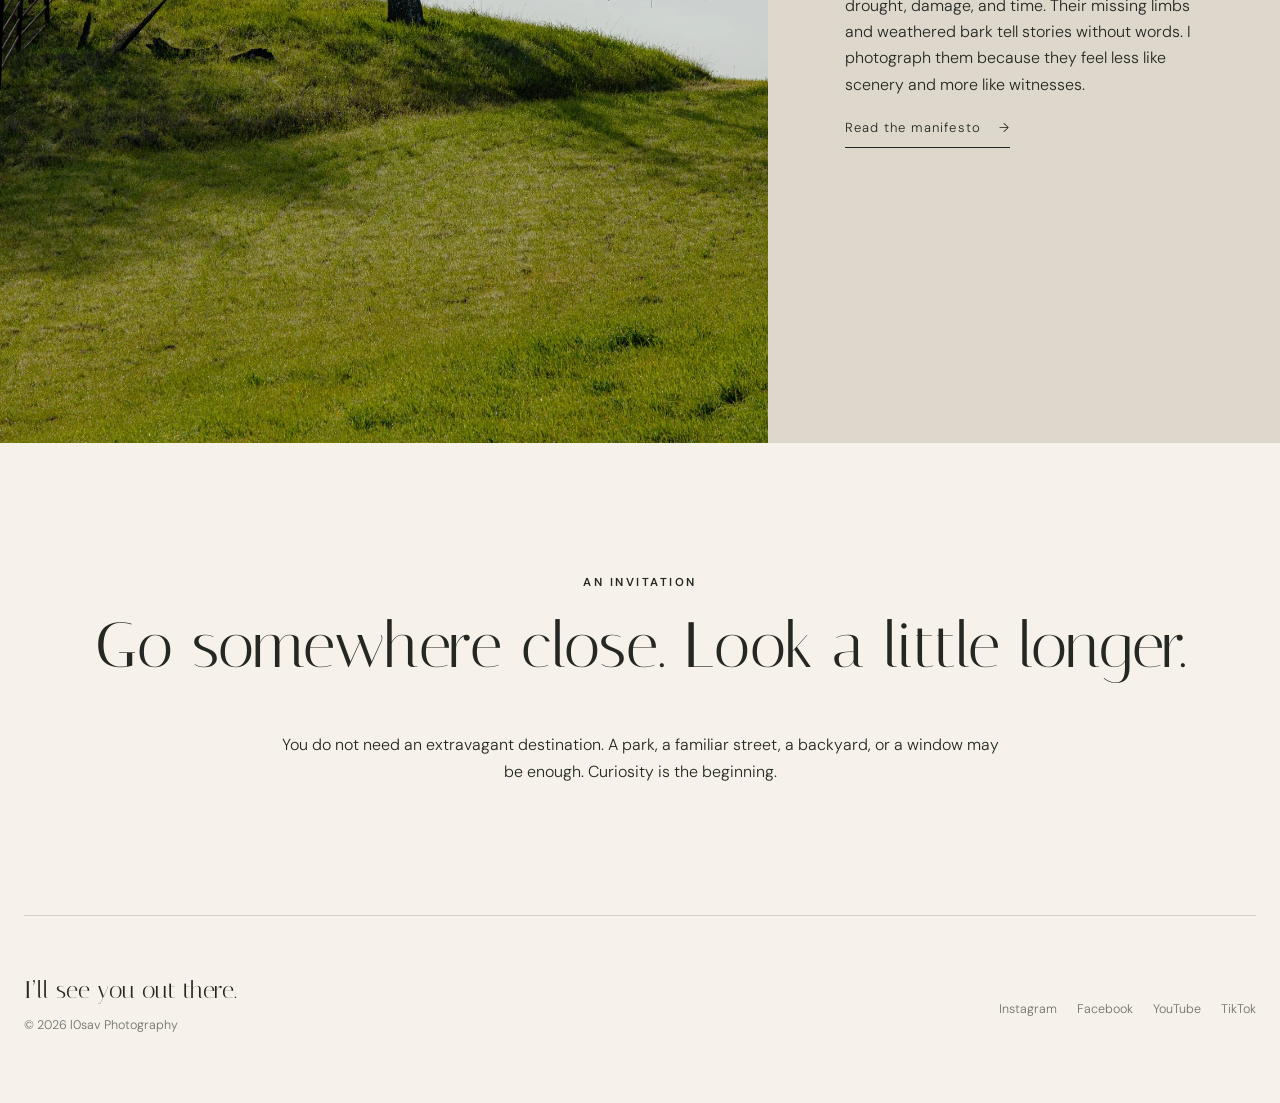
==== commit 9ce25c3c: "Edition One — The Art of Noticing" ====
--- a/index.html
+++ b/index.html
@@ -3,10 +3,24 @@
 <head>
   <meta charset="utf-8">
   <meta name="viewport" content="width=device-width, initial-scale=1">
-  <title>l0sav Photography | Quiet Wonder</title>
-  <meta name="description" content="Northern California photography inviting viewers to slow down, explore, and notice one beautiful thing.">
-  <meta name="theme-color" content="#f4f0e8">
+  <title>l0sav Photography | The Art of Noticing</title>
+  <meta name="description" content="Northern California photography, quiet stories, and an invitation to slow down and notice the world around you.">
+  <meta name="theme-color" content="#f5f1e9">
+  <link rel="canonical" href="https://l0sav-photography.pages.dev/">
+  <meta property="og:title" content="l0sav Photography | The Art of Noticing">
+  <meta property="og:description" content="Northern California photography, quiet stories, and an invitation to slow down and notice the world around you.">
+  <meta property="og:type" content="website">
+  <meta property="og:url" content="https://l0sav-photography.pages.dev/">
+  <meta property="og:image" content="https://l0sav-photography.pages.dev/assets/images/hero-fog-bridge.webp">
   <link rel="stylesheet" href="assets/style.css">
+  <!-- Google tag (gtag.js) -->
+<script async src="https://www.googletagmanager.com/gtag/js?id=G-Z0NKE904WG"></script>
+<script>
+  window.dataLayer = window.dataLayer || [];
+  function gtag(){dataLayer.push(arguments);}
+  gtag('js', new Date());
+  gtag('config', 'G-Z0NKE904WG');
+</script>
   <script defer src="assets/site.js"></script>
 </head>
 <body class="home">
@@ -19,7 +33,7 @@
   <button class="menu-button" data-menu-button aria-label="Open navigation" aria-expanded="false">
     <span></span><span></span>
   </button>
-  <nav class="site-nav" data-menu>
+  <nav class="site-nav" data-menu aria-label="Primary navigation">
     <a href="things.html">Things I Noticed</a>
     <a href="stories.html">Stories</a>
     <a href="manifesto.html">Manifesto</a>
@@ -30,12 +44,11 @@
 </header>
 
 <main>
-
 <section class="hero">
-  <img src="assets/images/hero-sunset.webp" alt="A silhouetted wildflower beneath an orange and blue evening sky">
+  <img src="assets/images/hero-fog-bridge.webp" alt="Two bridges emerging through morning fog in warm early light">
   <div class="hero-shade"></div>
   <div class="hero-copy">
-    <p class="arrival">I’m glad you’re here.</p>
+    <p class="arrival">Edition One · The Art of Noticing</p>
     <h1><span>The experience comes first.</span><span>The photography comes second.</span></h1>
     <a class="text-link light" href="#welcome">Come explore <span>↓</span></a>
   </div>
@@ -44,66 +57,48 @@
 <section id="welcome" class="intro section-pad reveal">
   <p class="eyebrow">Quiet Wonder</p>
   <h2>The world has always been this beautiful.</h2>
-  <p class="lead">Sometimes we simply need to slow down long enough to notice.</p>
-  <p>Photography is my way of holding onto the moments that make life feel wider, kinder, and more alive. These images are not a substitute for experience. They are souvenirs from it—and an invitation to step outside and find your own.</p>
+  <p class="lead">Sometimes the only thing missing is our attention. I photograph the places, lives, weather, and small surprises that ask me to slow down—then share them in the hope that someone else might step outside and begin noticing, too.</p>
 </section>
 
 <section class="feature-grid section-pad">
-  <a class="feature-card tall reveal" href="things.html">
-    <img src="assets/images/poppy.webp" alt="California poppy against a blue sky">
-    <span class="feature-label"><small>Explore</small>Things I Noticed</span>
+  <a class="feature-card reveal" href="things.html">
+    <img src="assets/images/inspirational-flower.webp" alt="Delicate pale purple flower glowing in soft light">
+    <div><p class="eyebrow">A visual journal</p><h3>Things I Noticed</h3><p>Small marvels, passing light, and the details that reward a closer look.</p></div>
   </a>
   <a class="feature-card reveal" href="stories.html">
-    <img src="assets/images/sugar-factory.webp" alt="Historic sugar factory in Crockett beneath fog">
-    <span class="feature-label"><small>Read</small>Stories Behind the Photographs</span>
-  </a>
-  <a class="feature-card reveal" href="manifesto.html">
-    <img src="assets/images/misty-path.webp" alt="A quiet path entering a misty green woodland">
-    <span class="feature-label"><small>Believe</small>The One Beautiful Thing Manifesto</span>
+    <img src="assets/images/oak-path.webp" alt="A narrow path winding through old oak trees">
+    <div><p class="eyebrow">Behind the frame</p><h3>Stories</h3><p>Photographs become memorable when the experience behind them is allowed to remain.</p></div>
   </a>
 </section>
 
-<section class="season section-pad reveal">
-  <div>
-    <p class="eyebrow">Currently Noticing</p>
-    <h2>Summer light, open roads, and the small lives moving through California wildflowers.</h2>
-    <a class="text-link" href="things.html">See this season’s collection <span>→</span></a>
-  </div>
-  <img src="assets/images/bee-poppies.webp" alt="A bee flying among orange California poppies">
-</section>
-
-<section class="philosophy-strip reveal">
-  <blockquote>Photography isn’t the destination.<br><em>It’s the souvenir.</em></blockquote>
-</section>
-
-<section class="home-contact section-pad reveal">
-  <p class="eyebrow">Continue the Journey</p>
-  <h2>New photographs, local events, and the next beautiful thing I happen to notice.</h2>
-  <div class="button-row">
-    <a class="button" href="contact.html">Say Hello</a>
-    <a class="button ghost" href="prints.html">Ask About a Print</a>
+<section class="wide-story reveal">
+  <img src="assets/images/oak-silhouette.webp" alt="A lone oak tree silhouetted against a pale sky">
+  <div class="wide-story-copy">
+    <p class="eyebrow">California, beyond the postcard</p>
+    <h2>Long before the roads and rooftops, the oaks were already here.</h2>
+    <p>They stand through seasons, development, drought, damage, and time. Their missing limbs and weathered bark tell stories without words. I photograph them because they feel less like scenery and more like witnesses.</p>
+    <a class="text-link" href="manifesto.html">Read the manifesto <span>→</span></a>
   </div>
 </section>
 
+<section class="closing-note section-pad reveal">
+  <p class="eyebrow">An invitation</p>
+  <h2>Go somewhere close. Look a little longer.</h2>
+  <p>You do not need an extravagant destination. A park, a familiar street, a backyard, or a window may be enough. Curiosity is the beginning.</p>
+</section>
 </main>
 
 <footer class="site-footer">
-  <div class="footer-invitation">
-    <p class="eyebrow">Before you go…</p>
-    <h2>I hope today you notice<br><em>one beautiful thing.</em></h2>
-    <p>Thank you for noticing with me.</p>
-    <p class="farewell">I’ll see you out there.</p>
+  <div>
+    <p class="footer-signoff">I’ll see you out there.</p>
+    <p>© 2026 l0sav Photography</p>
   </div>
-  <div class="footer-meta">
-    <div class="social-links" aria-label="Social media">
-      <a href="https://www.instagram.com/l0sav" target="_blank" rel="noopener">Instagram</a>
-      <a href="https://www.facebook.com/profile.php?id=100092620043618" target="_blank" rel="noopener">Facebook</a>
-      <a href="https://www.youtube.com/@l0sav" target="_blank" rel="noopener">YouTube</a>
-      <a href="https://www.tiktok.com/@l0_sav" target="_blank" rel="noopener">TikTok</a>
-    </div>
-    <p>© 2026 l0sav Photography. All photographs are copyrighted.</p>
+  <div class="socials" aria-label="Social media">
+    <a href="https://www.instagram.com/l0sav" target="_blank" rel="noopener">Instagram</a>
+    <a href="https://www.facebook.com/profile.php?id=100092620043618" target="_blank" rel="noopener">Facebook</a>
+    <a href="https://www.youtube.com/@l0sav" target="_blank" rel="noopener">YouTube</a>
+    <a href="https://www.tiktok.com/@l0_sav" target="_blank" rel="noopener">TikTok</a>
   </div>
 </footer>
 
-</body>
-</html>+</body></html>
--- a/assets/style.css
+++ b/assets/style.css
@@ -1,34 +1,12 @@
 
-@import url('https://fonts.googleapis.com/css2?family=Cormorant+Garamond:ital,wght@0,400;0,500;1,400&family=Inter:wght@300;400;500&display=swap');
+@import url('https://fonts.googleapis.com/css2?family=DM+Sans:wght@300;400;500;600&family=Italiana&display=swap');
 
-:root{
-  --paper:#f4f0e8; --ink:#252724; --muted:#6d706a; --line:rgba(37,39,36,.18);
-  --serif:"Cormorant Garamond",Georgia,serif; --sans:"Inter",Arial,sans-serif;
+:root{--paper:#f6f2ea;--ink:#242722;--muted:#6d716a;--line:rgba(36,39,34,.16);--max:1380px}
+*{box-sizing:border-box}html{scroll-behavior:smooth}body{margin:0;background:var(--paper);color:var(--ink);font-family:"DM Sans",sans-serif;font-weight:300;line-height:1.65}img{display:block;width:100%}a{color:inherit;text-decoration:none}h1,h2,h3,p{margin-top:0}h1,h2,h3{font-family:"Italiana",serif;font-weight:400;line-height:1.05}h1{font-size:clamp(3.4rem,8vw,8rem)}h2{font-size:clamp(2.3rem,5vw,5rem)}h3{font-size:clamp(1.5rem,2.5vw,2.5rem)}.section-pad{width:min(var(--max),calc(100% - 48px));margin:auto;padding:110px 0}.eyebrow,.arrival{font-size:.72rem;font-weight:600;letter-spacing:.22em;text-transform:uppercase}.lead{font-size:clamp(1.25rem,2vw,1.75rem);max-width:850px;color:#454a43}.site-header{position:fixed;z-index:30;top:0;left:0;width:100%;display:flex;align-items:center;justify-content:space-between;padding:24px 4vw;color:#fff;transition:.3s}.site-header.scrolled,.site-header.menu-open{background:rgba(246,242,234,.96);color:var(--ink);box-shadow:0 1px 0 var(--line);backdrop-filter:blur(12px)}body:not(.home) .site-header{position:sticky;background:var(--paper);color:var(--ink);border-bottom:1px solid var(--line)}.brand{display:flex;align-items:baseline;gap:12px}.brand-mark{font-family:"Italiana",serif;font-size:2rem;font-style:italic}.zero{text-decoration:line-through;text-decoration-thickness:1px}.brand-sub{font-size:.65rem;letter-spacing:.2em;text-transform:uppercase}.site-nav{display:flex;gap:28px;font-size:.78rem;letter-spacing:.06em}.site-nav a{position:relative}.site-nav a:after{content:"";position:absolute;left:0;right:100%;bottom:-6px;height:1px;background:currentColor;transition:.25s}.site-nav a:hover:after{right:0}.menu-button{display:none;border:0;background:none;color:inherit;width:40px;height:40px;padding:8px}.menu-button span{display:block;height:1px;background:currentColor;margin:8px 0}.hero{position:relative;height:100svh;min-height:700px;overflow:hidden;color:#fff}.hero>img{height:100%;object-fit:cover}.hero-shade{position:absolute;inset:0;background:linear-gradient(90deg,rgba(10,16,19,.62),rgba(10,16,19,.1) 62%,rgba(10,16,19,.22))}.hero-copy{position:absolute;left:6vw;bottom:9vh;max-width:980px}.hero-copy h1{font-size:clamp(3.2rem,7vw,7.2rem);margin:20px 0 40px}.hero-copy h1 span{display:block}.hero-copy h1 span+span{margin-left:8vw;font-style:italic}.text-link{display:inline-flex;gap:18px;align-items:center;border-bottom:1px solid;padding-bottom:8px;font-size:.82rem;letter-spacing:.08em}.intro{text-align:center}.intro h2{max-width:1000px;margin:0 auto 30px}.intro .lead{margin:auto}.feature-grid{display:grid;grid-template-columns:1fr 1fr;gap:36px}.feature-card{background:#fff;overflow:hidden}.feature-card img{height:570px;object-fit:cover;transition:transform .7s cubic-bezier(.2,.7,.2,1)}.feature-card:hover img{transform:scale(1.045)}.feature-card div{padding:36px}.feature-card h3{margin:8px 0 12px}.wide-story{display:grid;grid-template-columns:1.2fr .8fr;min-height:760px;background:#ded8cc}.wide-story>img{height:100%;object-fit:cover}.wide-story-copy{padding:8vw 6vw;align-self:center}.wide-story-copy h2{font-size:clamp(2.4rem,4.5vw,5rem)}.closing-note{text-align:center}.closing-note p{max-width:720px;margin:20px auto}.page-intro{padding-top:150px;padding-bottom:50px}.page-intro h1{margin:10px 0 25px}.gallery{columns:3 320px;column-gap:28px;padding-top:40px}.gallery-item{break-inside:avoid;margin:0 0 42px;cursor:zoom-in}.gallery-item img{transition:transform .5s,filter .5s}.gallery-item:hover img{transform:scale(1.025);filter:brightness(1.03)}.gallery-item figcaption{padding:18px 4px}.gallery-item h3{font-size:1.7rem;margin-bottom:5px}.gallery-item p{color:var(--muted)}.lightbox{position:fixed;z-index:60;inset:0;background:rgba(14,15,13,.94);display:none;place-items:center;padding:45px;color:#fff}.lightbox.open{display:grid}.lightbox img{max-width:90vw;max-height:82vh;width:auto}.lightbox button{position:absolute;right:25px;top:16px;border:0;background:none;color:#fff;font-size:3rem}.lightbox-caption{margin-top:14px}.stories{padding-top:40px}.story{display:grid;grid-template-columns:1.2fr .8fr;gap:7vw;align-items:center;padding:80px 0;border-top:1px solid var(--line)}.story:nth-child(even){grid-template-columns:.8fr 1.2fr}.story:nth-child(even) img{order:2}.story img{max-height:720px;object-fit:cover}.story h2{font-size:clamp(2.6rem,5vw,5rem);margin:10px 0 25px}.manifesto-hero{position:relative;height:72vh;min-height:560px;color:#fff}.manifesto-hero img{height:100%;object-fit:cover;filter:brightness(.62)}.manifesto-hero div{position:absolute;left:7vw;bottom:9vh;max-width:850px}.manifesto-copy{max-width:1000px}.manifesto-copy ol{list-style:none;padding:0;margin:80px 0}.manifesto-copy li{padding:45px 0;border-top:1px solid var(--line)}.manifesto-copy li h2{font-size:clamp(2rem,4vw,4rem)}blockquote{font-family:"Italiana",serif;font-size:clamp(2.2rem,4vw,4.5rem);line-height:1.2;margin:100px 0;padding-left:35px;border-left:1px solid}.signature{font-family:"Italiana",serif;font-size:2rem}.print-feature,.about-grid,.contact-wrap{display:grid;grid-template-columns:1.15fr .85fr;gap:7vw;align-items:center}.print-feature img,.about-grid img,.contact-wrap img{max-height:760px;object-fit:cover}.button{display:inline-block;margin-top:20px;border:1px solid;padding:13px 20px;font-size:.8rem;letter-spacing:.08em}.print-row{display:grid;grid-template-columns:repeat(3,1fr);gap:24px}.print-row img{height:460px;object-fit:cover}.about-grid,.contact-wrap{padding-top:150px}.about-grid h1,.contact-wrap h1{font-size:clamp(3.3rem,6vw,6.7rem)}.email-link{display:inline-block;margin-top:20px;font-size:clamp(1.1rem,2vw,1.7rem);border-bottom:1px solid}.site-footer{border-top:1px solid var(--line);width:min(var(--max),calc(100% - 48px));margin:auto;padding:55px 0;display:flex;justify-content:space-between;gap:30px;color:var(--muted);font-size:.78rem}.footer-signoff{font-family:"Italiana",serif;color:var(--ink);font-size:1.5rem;margin-bottom:4px}.socials{display:flex;gap:20px;align-items:center}.reveal{opacity:0;transform:translateY(28px);transition:opacity .8s,transform .8s}.reveal.visible{opacity:1;transform:none}
+
+@media(max-width:900px){
+ .site-header{padding:18px 22px}.menu-button{display:block;z-index:2}.site-nav{position:fixed;inset:0;background:var(--paper);color:var(--ink);display:flex;flex-direction:column;justify-content:center;padding:70px 12vw;gap:20px;transform:translateX(100%);transition:.35s;font-family:"Italiana",serif;font-size:clamp(2rem,8vw,3.5rem)}.site-nav.open{transform:none}.feature-grid,.wide-story,.story,.story:nth-child(even),.print-feature,.about-grid,.contact-wrap{grid-template-columns:1fr}.story:nth-child(even) img{order:0}.wide-story>img{min-height:550px}.feature-card img{height:450px}.print-row{grid-template-columns:1fr}.print-row img{height:auto}.socials{flex-wrap:wrap}.hero-copy h1 span+span{margin-left:0}.hero{min-height:650px}.gallery{columns:2 260px}
 }
-*{box-sizing:border-box} html{scroll-behavior:smooth} body{margin:0;background:var(--paper);color:var(--ink);font-family:var(--sans);font-weight:300;line-height:1.7}
-img{display:block;width:100%;height:auto} a{color:inherit;text-decoration:none} main{overflow:hidden}
-.site-header{position:fixed;z-index:20;top:0;left:0;width:100%;display:flex;align-items:center;justify-content:space-between;padding:22px 4vw;color:#fff;transition:.4s ease}
-.site-header.scrolled,.body-light .site-header{background:rgba(244,240,232,.94);color:var(--ink);backdrop-filter:blur(12px);box-shadow:0 1px 0 var(--line)}
-.brand{display:flex;align-items:baseline;gap:12px;z-index:2}.brand-mark{font-family:var(--serif);font-style:italic;font-size:34px;line-height:1}.brand-sub{text-transform:uppercase;letter-spacing:.18em;font-size:9px}
-.zero{position:relative;display:inline-block}.zero:after{content:"";position:absolute;left:1px;right:-1px;top:52%;height:1.5px;background:currentColor;transform:rotate(-42deg);transform-origin:center}
-.site-nav{display:flex;gap:24px;font-size:12px;letter-spacing:.06em}.site-nav a{opacity:.82}.site-nav a:hover{opacity:1}
-.menu-button{display:none;background:none;border:0;color:inherit;width:40px;height:40px;z-index:3}.menu-button span{display:block;height:1px;background:currentColor;margin:7px 0}
-.hero{height:100svh;min-height:680px;position:relative;color:#fff}.hero>img{height:100%;object-fit:cover}.hero-shade{position:absolute;inset:0;background:linear-gradient(90deg,rgba(0,0,0,.46),rgba(0,0,0,.08) 65%),linear-gradient(0deg,rgba(0,0,0,.30),transparent 45%)}
-.hero-copy{position:absolute;left:7vw;bottom:10vh;max-width:900px}.arrival,.eyebrow{text-transform:uppercase;letter-spacing:.22em;font-size:10px;font-weight:500}.hero h1{font:400 clamp(50px,7vw,104px)/.95 var(--serif);margin:20px 0 38px}.hero h1 span{display:block}.hero h1 span+span{font-style:italic;margin-left:8vw}
-.text-link{display:inline-flex;gap:14px;align-items:center;border-bottom:1px solid currentColor;padding-bottom:6px;font-size:12px;letter-spacing:.08em}.text-link.light{color:#fff}
-.section-pad{padding:120px max(6vw,24px)}.intro{max-width:980px;margin:auto;text-align:center}.intro h2,.home-contact h2,.season h2,.print-info h2,.local-events h2{font:400 clamp(44px,6vw,78px)/1 var(--serif);margin:18px 0}.lead{font:italic 400 26px/1.5 var(--serif)}
-.intro>p:last-child{max-width:710px;margin:30px auto 0}
-.feature-grid{display:grid;grid-template-columns:1.25fr 1fr;grid-template-rows:400px 400px;gap:18px}.feature-card{position:relative;overflow:hidden}.feature-card.tall{grid-row:1/3}.feature-card img{height:100%;object-fit:cover;transition:transform 1s ease}.feature-card:hover img{transform:scale(1.025)}.feature-card:after{content:"";position:absolute;inset:0;background:linear-gradient(0deg,rgba(0,0,0,.52),transparent 55%)}.feature-label{position:absolute;z-index:1;left:28px;bottom:25px;color:#fff;font:400 32px/1.05 var(--serif)}.feature-label small{font:500 9px/1 var(--sans);letter-spacing:.2em;text-transform:uppercase;display:block;margin-bottom:10px}
-.season{display:grid;grid-template-columns:1fr 1fr;gap:7vw;align-items:center}.season img{aspect-ratio:4/5;object-fit:cover}.philosophy-strip{padding:150px 7vw;background:#262823;color:#f4f0e8;text-align:center}.philosophy-strip blockquote{font:400 clamp(48px,7vw,92px)/1.05 var(--serif);margin:0}.philosophy-strip em{font-weight:400}.home-contact{text-align:center;max-width:1050px;margin:auto}.button-row{display:flex;justify-content:center;gap:12px;margin-top:35px}.button{display:inline-block;background:var(--ink);color:var(--paper);padding:14px 22px;font-size:11px;letter-spacing:.11em;text-transform:uppercase;border:1px solid var(--ink)}.button.ghost{background:transparent;color:var(--ink)}
-.page-hero{min-height:82svh;display:grid;grid-template-columns:1fr 1fr;padding-top:85px}.page-hero>div{padding:10vw 7vw;align-self:center}.page-hero>img{height:100%;object-fit:cover}.page-hero h1,.manifesto-hero h1,.contact-intro h1{font:400 clamp(64px,8vw,118px)/.85 var(--serif);margin:18px 0 30px}.page-hero p{max-width:600px}.page-hero.compact{display:block;min-height:auto;padding:190px 7vw 70px}.page-hero.compact>div{padding:0;max-width:900px}
-.masonry{columns:3 320px;column-gap:18px}.photo-card{break-inside:avoid;margin:0 0 30px}.photo-card img{max-height:720px;object-fit:cover}.photo-card figcaption{padding:15px 0 10px;display:flex;justify-content:space-between;gap:20px;border-bottom:1px solid var(--line)}.photo-card strong{font:500 24px var(--serif)}.photo-card span{font-size:11px;color:var(--muted);max-width:180px}
-.story-list{display:flex;flex-direction:column;gap:130px}.story{display:grid;grid-template-columns:1.25fr 1fr;gap:7vw;align-items:center}.story.reverse{grid-template-columns:1fr 1.25fr}.story.reverse img{order:2}.story h2{font:400 clamp(42px,5vw,70px)/1 var(--serif);margin:15px 0}.story img{max-height:700px;object-fit:cover}
-.manifesto-hero{height:72svh;position:relative;color:#fff}.manifesto-hero img{height:100%;object-fit:cover}.manifesto-hero:after{content:"";position:absolute;inset:0;background:rgba(0,0,0,.35)}.manifesto-hero>div{position:absolute;z-index:1;left:7vw;bottom:9vh}.manifesto-copy{max-width:850px;margin:auto}.manifesto-copy p{font:400 30px/1.45 var(--serif);margin:0 0 34px}.manifesto-copy .dropcap:first-letter{font-size:110px;float:left;line-height:.72;margin:16px 12px 0 0}.manifesto-copy blockquote{font:italic 400 48px/1.2 var(--serif);text-align:center;margin:100px 0 0}.gentle{background:#dfe3d7}.gentle ul{list-style:none;padding:0;margin:40px 0 0;max-width:900px}.gentle li{font:400 clamp(30px,4vw,55px)/1.3 var(--serif);padding:18px 0;border-bottom:1px solid var(--line)}
-.print-info,.about-copy{display:grid;grid-template-columns:1fr 1fr;gap:8vw}.print-triptych{display:grid;grid-template-columns:1fr 1fr 1fr;gap:15px}.print-triptych img{height:500px;object-fit:cover}.local-events{max-width:1000px}
-.about-copy h2{font:400 clamp(46px,6vw,82px)/1 var(--serif);margin:0}.about-copy blockquote{font:italic 400 34px/1.4 var(--serif);margin:50px 0 0}.wide-image img{height:80svh;object-fit:cover}
-.contact-page{padding-top:190px;display:grid;grid-template-columns:1.2fr .8fr;gap:8vw}.contact-intro{grid-column:1}.email-link{font:400 clamp(25px,4vw,48px) var(--serif);border-bottom:1px solid}.contact-photo{grid-column:2;grid-row:1/3}.contact-photo img{height:800px;object-fit:cover}.contact-social{max-width:760px}.contact-social a{display:flex;justify-content:space-between;font:400 30px var(--serif);padding:18px 0;border-bottom:1px solid var(--line)}
-.site-footer{background:#262823;color:#f4f0e8;padding:110px 7vw 30px}.footer-invitation{text-align:center}.footer-invitation h2{font:400 clamp(48px,7vw,92px)/1 var(--serif);margin:20px 0 30px}.farewell{font:italic 400 28px var(--serif)}.footer-meta{border-top:1px solid rgba(255,255,255,.2);margin-top:90px;padding-top:25px;display:flex;justify-content:space-between;gap:30px;font-size:10px;letter-spacing:.08em}.social-links{display:flex;gap:22px}
-.reveal{opacity:0;transform:translateY(24px);transition:opacity .9s ease,transform .9s ease}.reveal.visible{opacity:1;transform:none}
-@media(max-width:900px){
- .site-header{padding:18px 20px}.menu-button{display:block}.site-nav{position:fixed;inset:0;background:var(--paper);color:var(--ink);display:flex;flex-direction:column;justify-content:center;align-items:center;font:400 36px var(--serif);transform:translateY(-100%);transition:.45s ease}.site-nav.open{transform:none}.feature-grid,.season,.page-hero,.story,.story.reverse,.print-info,.about-copy,.contact-page{grid-template-columns:1fr}.feature-grid{grid-template-rows:520px 350px 350px}.feature-card.tall{grid-row:auto}.page-hero>div{padding:145px 24px 80px}.page-hero>img{height:65svh}.story.reverse img{order:0}.section-pad{padding:85px 24px}.print-triptych{grid-template-columns:1fr}.print-triptych img{height:420px}.contact-photo{grid-column:auto;grid-row:auto}.contact-photo img{height:550px}.footer-meta{flex-direction:column}.hero-copy{left:24px;right:24px}.hero h1 span+span{margin-left:0}.masonry{columns:1}.photo-card figcaption{display:block}.photo-card span{display:block;margin-top:6px;max-width:none}
+@media(max-width:600px){
+ .section-pad{width:min(100% - 30px, var(--max));padding:75px 0}.brand-sub{display:none}.hero-copy{left:24px;right:24px;bottom:8vh}.hero-copy h1{font-size:clamp(2.8rem,14vw,4.3rem)}.gallery{columns:1}.feature-card img{height:380px}.wide-story>img{min-height:420px}.site-footer{width:calc(100% - 30px);flex-direction:column}.story{padding:50px 0}.page-intro,.about-grid,.contact-wrap{padding-top:90px}.lightbox{padding:20px}
 }
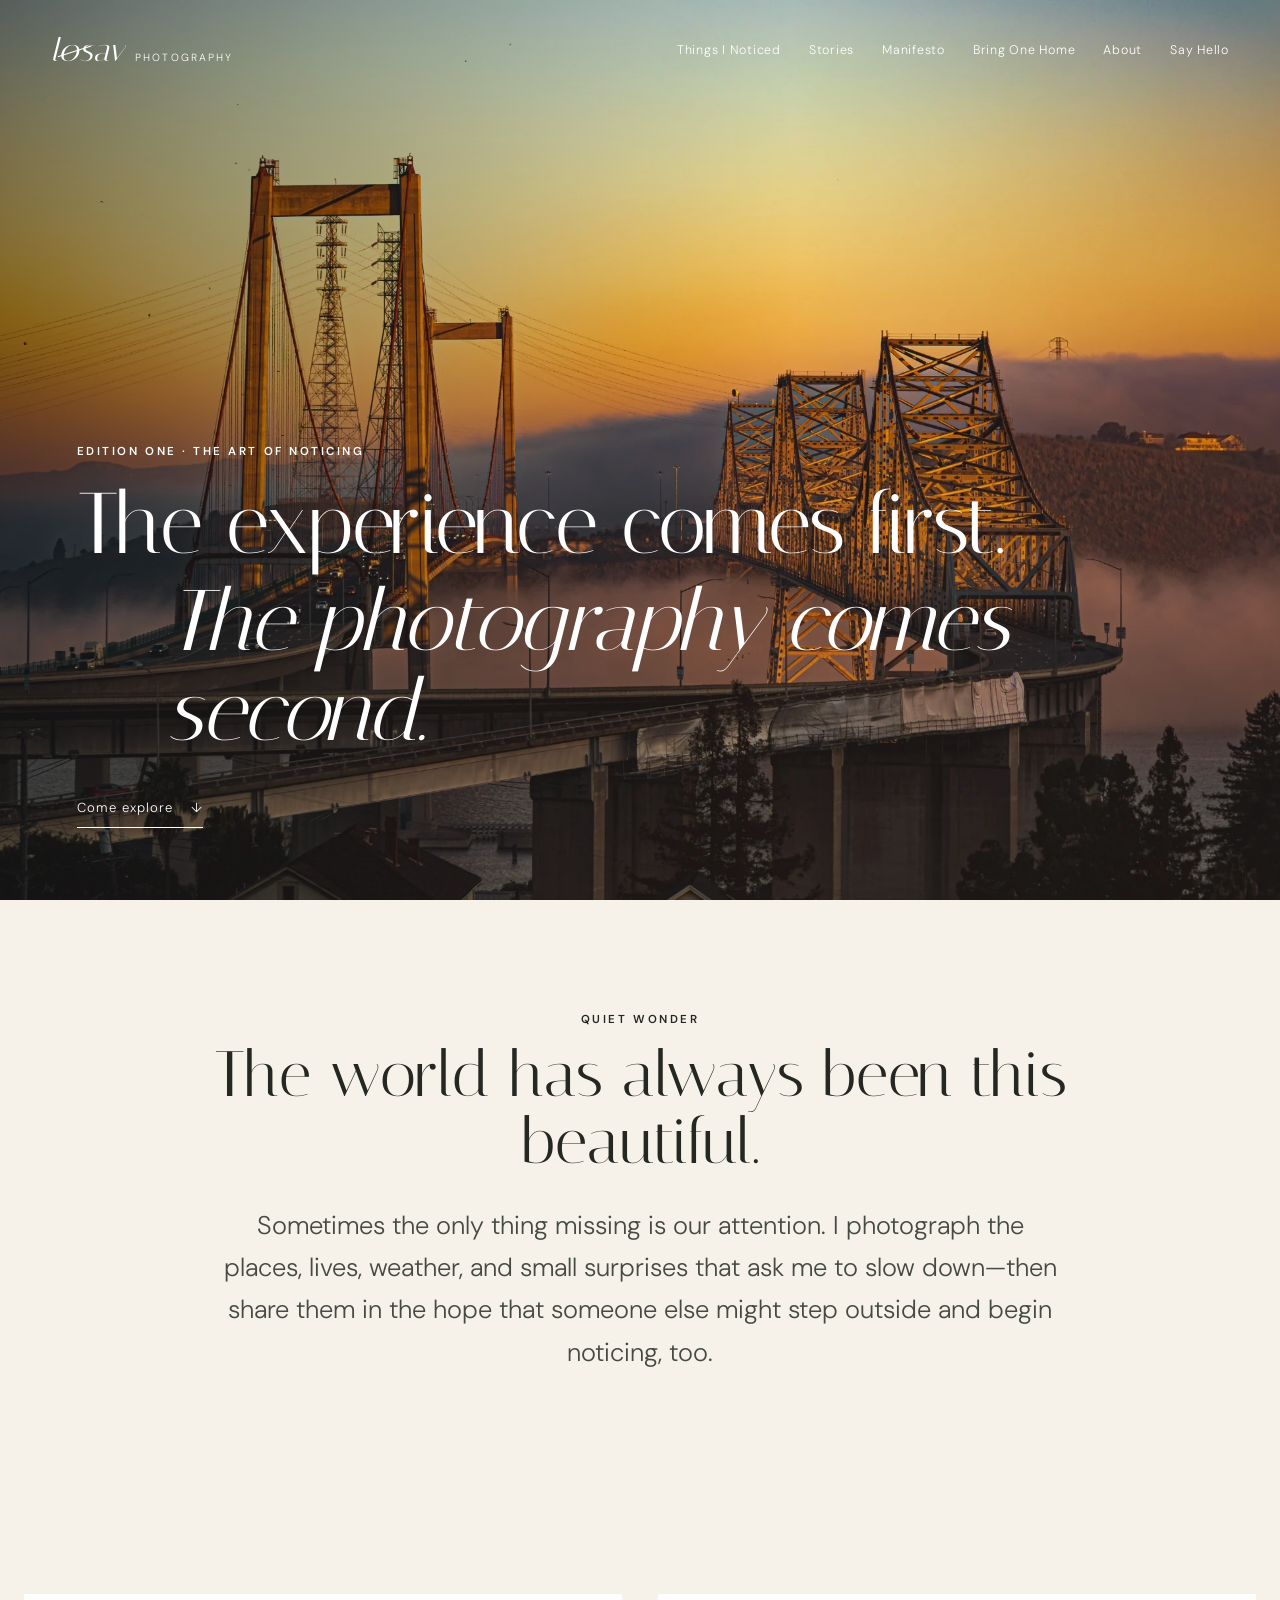
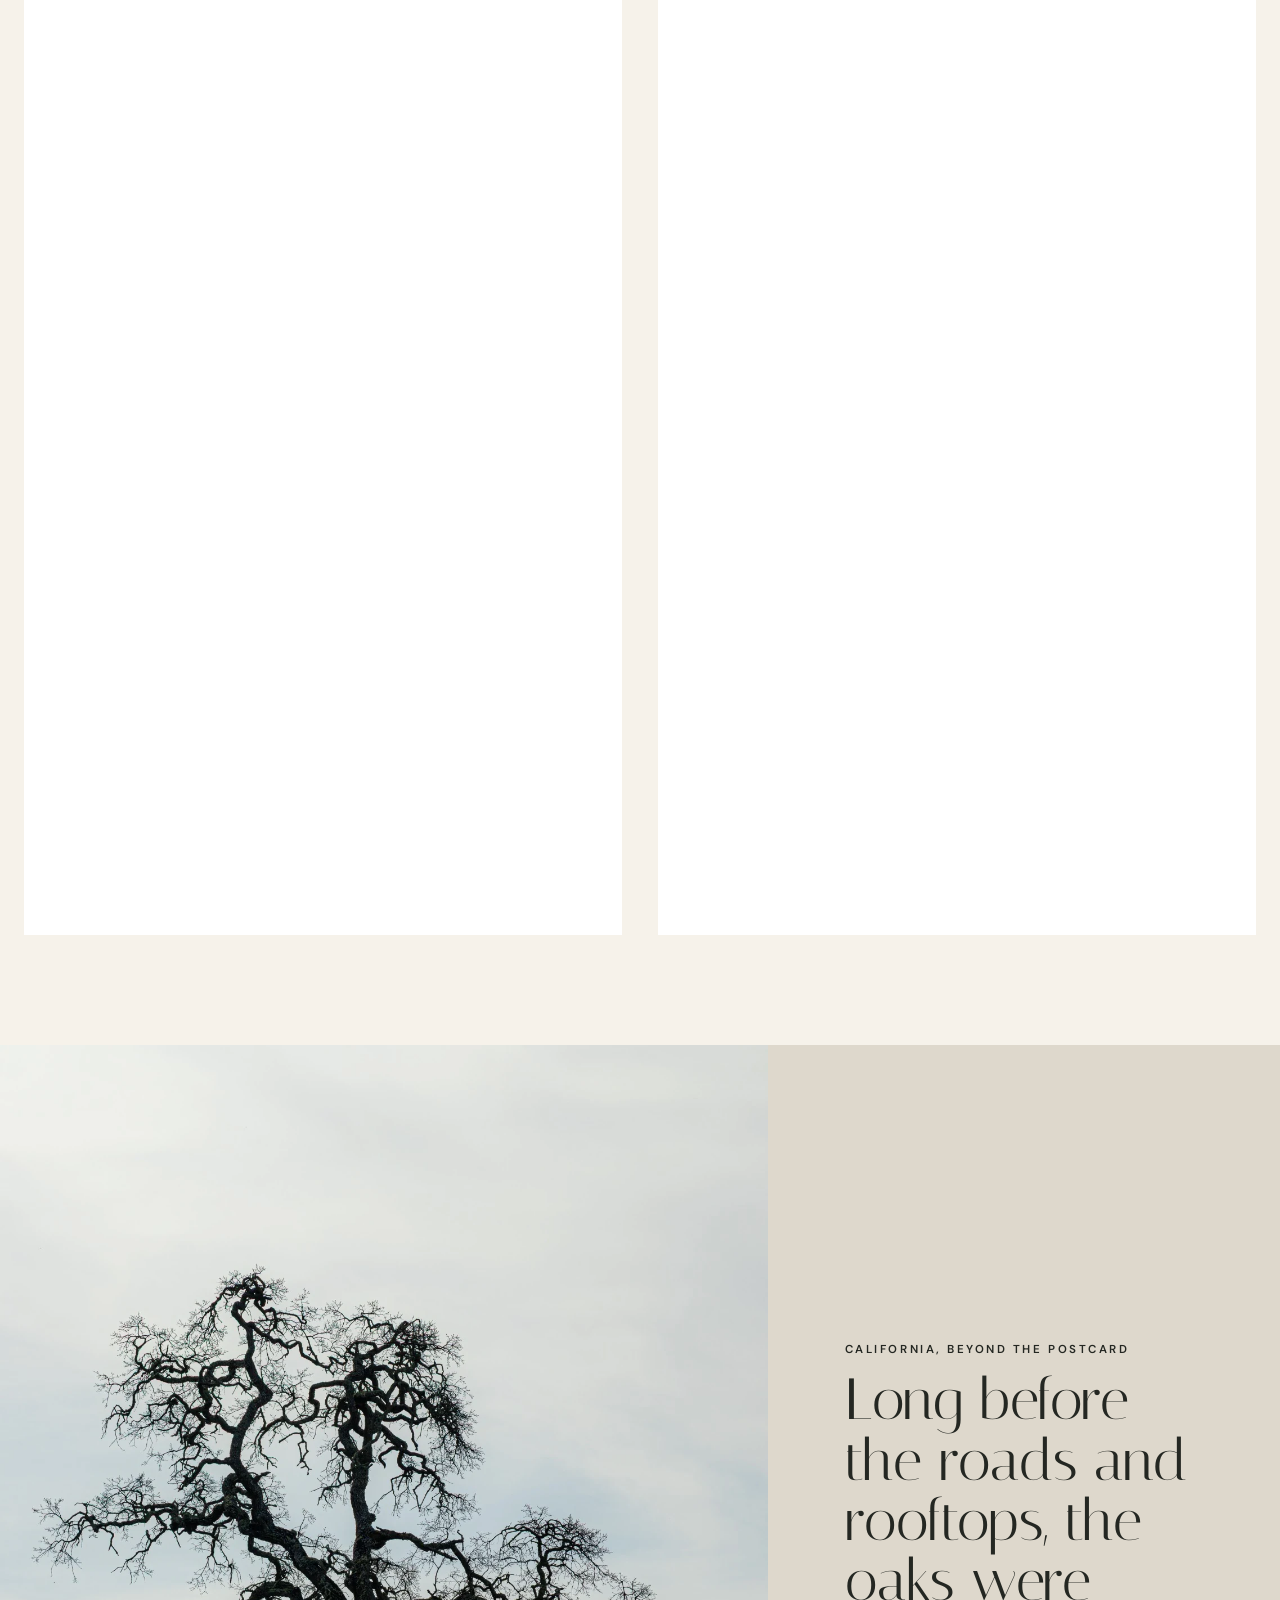
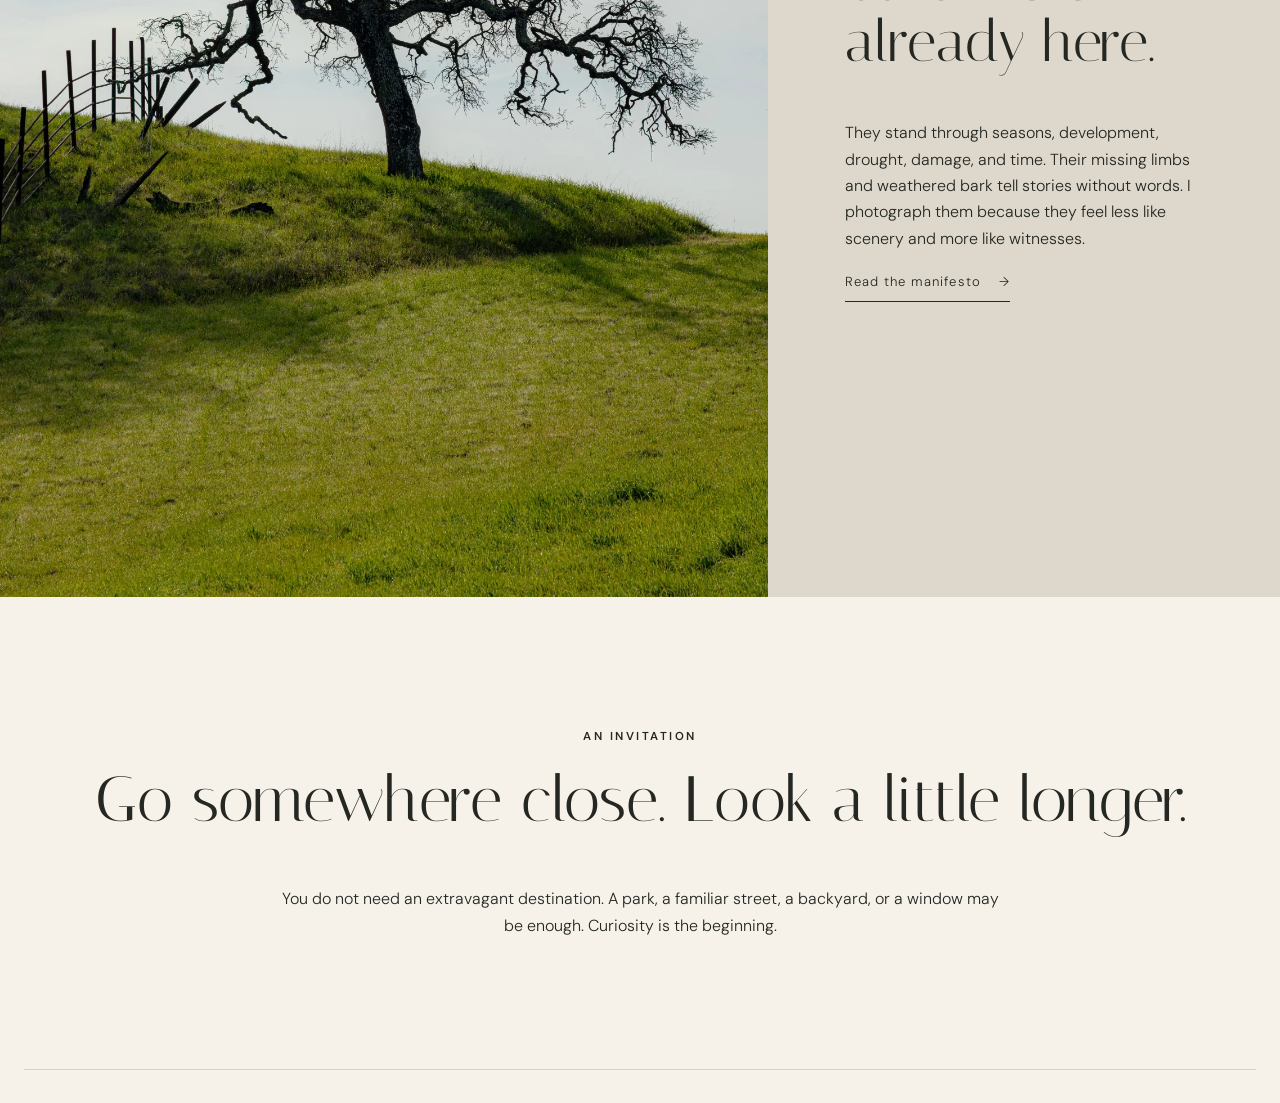
==== commit d7fc2ed0: "refined Edition One website" ====
--- a/index.html
+++ b/index.html
@@ -6,12 +6,16 @@
   <title>l0sav Photography | The Art of Noticing</title>
   <meta name="description" content="Northern California photography, quiet stories, and an invitation to slow down and notice the world around you.">
   <meta name="theme-color" content="#f5f1e9">
+  <link rel="preload" as="image" href="assets/images/hero-fog-bridge.webp" fetchpriority="high">
   <link rel="canonical" href="https://l0sav-photography.pages.dev/">
   <meta property="og:title" content="l0sav Photography | The Art of Noticing">
   <meta property="og:description" content="Northern California photography, quiet stories, and an invitation to slow down and notice the world around you.">
   <meta property="og:type" content="website">
   <meta property="og:url" content="https://l0sav-photography.pages.dev/">
   <meta property="og:image" content="https://l0sav-photography.pages.dev/assets/images/hero-fog-bridge.webp">
+  <link rel="preconnect" href="https://fonts.googleapis.com">
+  <link rel="preconnect" href="https://fonts.gstatic.com" crossorigin>
+  <link href="https://fonts.googleapis.com/css2?family=DM+Sans:wght@300;400;500;600&family=Italiana&display=swap" rel="stylesheet">
   <link rel="stylesheet" href="assets/style.css">
   <!-- Google tag (gtag.js) -->
 <script async src="https://www.googletagmanager.com/gtag/js?id=G-Z0NKE904WG"></script>
@@ -22,8 +26,10 @@
   gtag('config', 'G-Z0NKE904WG');
 </script>
   <script defer src="assets/site.js"></script>
+  <script type="application/ld+json">{"@context":"https://schema.org","@type":"Photographer","name":"l0sav Photography","url":"https://l0sav-photography.pages.dev/","email":"mailto:lauren.savignano@gmail.com","sameAs":["https://www.instagram.com/l0sav","https://www.facebook.com/profile.php?id=100092620043618","https://www.youtube.com/@l0sav","https://www.tiktok.com/@l0_sav"],"description":"Northern California photography, quiet stories, and an invitation to slow down and notice the world around you."}</script>
 </head>
 <body class="home">
+<a class="skip-link" href="#main-content">Skip to content</a>
 
 <header class="site-header" data-header>
   <a class="brand" href="index.html" aria-label="l0sav Photography home">
@@ -43,9 +49,9 @@
   </nav>
 </header>
 
-<main>
+<main id="main-content">
 <section class="hero">
-  <img src="assets/images/hero-fog-bridge.webp" alt="Two bridges emerging through morning fog in warm early light">
+  <img fetchpriority="high" decoding="async" src="assets/images/hero-fog-bridge.webp" alt="Two bridges emerging through morning fog in warm early light">
   <div class="hero-shade"></div>
   <div class="hero-copy">
     <p class="arrival">Edition One · The Art of Noticing</p>
@@ -62,17 +68,17 @@
 
 <section class="feature-grid section-pad">
   <a class="feature-card reveal" href="things.html">
-    <img src="assets/images/inspirational-flower.webp" alt="Delicate pale purple flower glowing in soft light">
+    <img loading="lazy" decoding="async" src="assets/images/inspirational-flower.webp" alt="Delicate pale purple flower glowing in soft light">
     <div><p class="eyebrow">A visual journal</p><h3>Things I Noticed</h3><p>Small marvels, passing light, and the details that reward a closer look.</p></div>
   </a>
   <a class="feature-card reveal" href="stories.html">
-    <img src="assets/images/oak-path.webp" alt="A narrow path winding through old oak trees">
+    <img loading="lazy" decoding="async" src="assets/images/oak-path.webp" alt="A narrow path winding through old oak trees">
     <div><p class="eyebrow">Behind the frame</p><h3>Stories</h3><p>Photographs become memorable when the experience behind them is allowed to remain.</p></div>
   </a>
 </section>
 
 <section class="wide-story reveal">
-  <img src="assets/images/oak-silhouette.webp" alt="A lone oak tree silhouetted against a pale sky">
+  <img loading="lazy" decoding="async" src="assets/images/oak-silhouette.webp" alt="A lone oak tree silhouetted against a pale sky">
   <div class="wide-story-copy">
     <p class="eyebrow">California, beyond the postcard</p>
     <h2>Long before the roads and rooftops, the oaks were already here.</h2>
--- a/assets/style.css
+++ b/assets/style.css
@@ -1,12 +1,26 @@
-
-@import url('https://fonts.googleapis.com/css2?family=DM+Sans:wght@300;400;500;600&family=Italiana&display=swap');
 
 :root{--paper:#f6f2ea;--ink:#242722;--muted:#6d716a;--line:rgba(36,39,34,.16);--max:1380px}
-*{box-sizing:border-box}html{scroll-behavior:smooth}body{margin:0;background:var(--paper);color:var(--ink);font-family:"DM Sans",sans-serif;font-weight:300;line-height:1.65}img{display:block;width:100%}a{color:inherit;text-decoration:none}h1,h2,h3,p{margin-top:0}h1,h2,h3{font-family:"Italiana",serif;font-weight:400;line-height:1.05}h1{font-size:clamp(3.4rem,8vw,8rem)}h2{font-size:clamp(2.3rem,5vw,5rem)}h3{font-size:clamp(1.5rem,2.5vw,2.5rem)}.section-pad{width:min(var(--max),calc(100% - 48px));margin:auto;padding:110px 0}.eyebrow,.arrival{font-size:.72rem;font-weight:600;letter-spacing:.22em;text-transform:uppercase}.lead{font-size:clamp(1.25rem,2vw,1.75rem);max-width:850px;color:#454a43}.site-header{position:fixed;z-index:30;top:0;left:0;width:100%;display:flex;align-items:center;justify-content:space-between;padding:24px 4vw;color:#fff;transition:.3s}.site-header.scrolled,.site-header.menu-open{background:rgba(246,242,234,.96);color:var(--ink);box-shadow:0 1px 0 var(--line);backdrop-filter:blur(12px)}body:not(.home) .site-header{position:sticky;background:var(--paper);color:var(--ink);border-bottom:1px solid var(--line)}.brand{display:flex;align-items:baseline;gap:12px}.brand-mark{font-family:"Italiana",serif;font-size:2rem;font-style:italic}.zero{text-decoration:line-through;text-decoration-thickness:1px}.brand-sub{font-size:.65rem;letter-spacing:.2em;text-transform:uppercase}.site-nav{display:flex;gap:28px;font-size:.78rem;letter-spacing:.06em}.site-nav a{position:relative}.site-nav a:after{content:"";position:absolute;left:0;right:100%;bottom:-6px;height:1px;background:currentColor;transition:.25s}.site-nav a:hover:after{right:0}.menu-button{display:none;border:0;background:none;color:inherit;width:40px;height:40px;padding:8px}.menu-button span{display:block;height:1px;background:currentColor;margin:8px 0}.hero{position:relative;height:100svh;min-height:700px;overflow:hidden;color:#fff}.hero>img{height:100%;object-fit:cover}.hero-shade{position:absolute;inset:0;background:linear-gradient(90deg,rgba(10,16,19,.62),rgba(10,16,19,.1) 62%,rgba(10,16,19,.22))}.hero-copy{position:absolute;left:6vw;bottom:9vh;max-width:980px}.hero-copy h1{font-size:clamp(3.2rem,7vw,7.2rem);margin:20px 0 40px}.hero-copy h1 span{display:block}.hero-copy h1 span+span{margin-left:8vw;font-style:italic}.text-link{display:inline-flex;gap:18px;align-items:center;border-bottom:1px solid;padding-bottom:8px;font-size:.82rem;letter-spacing:.08em}.intro{text-align:center}.intro h2{max-width:1000px;margin:0 auto 30px}.intro .lead{margin:auto}.feature-grid{display:grid;grid-template-columns:1fr 1fr;gap:36px}.feature-card{background:#fff;overflow:hidden}.feature-card img{height:570px;object-fit:cover;transition:transform .7s cubic-bezier(.2,.7,.2,1)}.feature-card:hover img{transform:scale(1.045)}.feature-card div{padding:36px}.feature-card h3{margin:8px 0 12px}.wide-story{display:grid;grid-template-columns:1.2fr .8fr;min-height:760px;background:#ded8cc}.wide-story>img{height:100%;object-fit:cover}.wide-story-copy{padding:8vw 6vw;align-self:center}.wide-story-copy h2{font-size:clamp(2.4rem,4.5vw,5rem)}.closing-note{text-align:center}.closing-note p{max-width:720px;margin:20px auto}.page-intro{padding-top:150px;padding-bottom:50px}.page-intro h1{margin:10px 0 25px}.gallery{columns:3 320px;column-gap:28px;padding-top:40px}.gallery-item{break-inside:avoid;margin:0 0 42px;cursor:zoom-in}.gallery-item img{transition:transform .5s,filter .5s}.gallery-item:hover img{transform:scale(1.025);filter:brightness(1.03)}.gallery-item figcaption{padding:18px 4px}.gallery-item h3{font-size:1.7rem;margin-bottom:5px}.gallery-item p{color:var(--muted)}.lightbox{position:fixed;z-index:60;inset:0;background:rgba(14,15,13,.94);display:none;place-items:center;padding:45px;color:#fff}.lightbox.open{display:grid}.lightbox img{max-width:90vw;max-height:82vh;width:auto}.lightbox button{position:absolute;right:25px;top:16px;border:0;background:none;color:#fff;font-size:3rem}.lightbox-caption{margin-top:14px}.stories{padding-top:40px}.story{display:grid;grid-template-columns:1.2fr .8fr;gap:7vw;align-items:center;padding:80px 0;border-top:1px solid var(--line)}.story:nth-child(even){grid-template-columns:.8fr 1.2fr}.story:nth-child(even) img{order:2}.story img{max-height:720px;object-fit:cover}.story h2{font-size:clamp(2.6rem,5vw,5rem);margin:10px 0 25px}.manifesto-hero{position:relative;height:72vh;min-height:560px;color:#fff}.manifesto-hero img{height:100%;object-fit:cover;filter:brightness(.62)}.manifesto-hero div{position:absolute;left:7vw;bottom:9vh;max-width:850px}.manifesto-copy{max-width:1000px}.manifesto-copy ol{list-style:none;padding:0;margin:80px 0}.manifesto-copy li{padding:45px 0;border-top:1px solid var(--line)}.manifesto-copy li h2{font-size:clamp(2rem,4vw,4rem)}blockquote{font-family:"Italiana",serif;font-size:clamp(2.2rem,4vw,4.5rem);line-height:1.2;margin:100px 0;padding-left:35px;border-left:1px solid}.signature{font-family:"Italiana",serif;font-size:2rem}.print-feature,.about-grid,.contact-wrap{display:grid;grid-template-columns:1.15fr .85fr;gap:7vw;align-items:center}.print-feature img,.about-grid img,.contact-wrap img{max-height:760px;object-fit:cover}.button{display:inline-block;margin-top:20px;border:1px solid;padding:13px 20px;font-size:.8rem;letter-spacing:.08em}.print-row{display:grid;grid-template-columns:repeat(3,1fr);gap:24px}.print-row img{height:460px;object-fit:cover}.about-grid,.contact-wrap{padding-top:150px}.about-grid h1,.contact-wrap h1{font-size:clamp(3.3rem,6vw,6.7rem)}.email-link{display:inline-block;margin-top:20px;font-size:clamp(1.1rem,2vw,1.7rem);border-bottom:1px solid}.site-footer{border-top:1px solid var(--line);width:min(var(--max),calc(100% - 48px));margin:auto;padding:55px 0;display:flex;justify-content:space-between;gap:30px;color:var(--muted);font-size:.78rem}.footer-signoff{font-family:"Italiana",serif;color:var(--ink);font-size:1.5rem;margin-bottom:4px}.socials{display:flex;gap:20px;align-items:center}.reveal{opacity:0;transform:translateY(28px);transition:opacity .8s,transform .8s}.reveal.visible{opacity:1;transform:none}
+*{box-sizing:border-box}html{scroll-behavior:smooth}body{margin:0;background:var(--paper);color:var(--ink);font-family:"DM Sans",sans-serif;font-weight:300;line-height:1.65}img{display:block;width:100%}a{color:inherit;text-decoration:none}h1,h2,h3,p{margin-top:0}h1,h2,h3{font-family:"Italiana",serif;font-weight:400;line-height:1.05}h1{font-size:clamp(3.4rem,8vw,8rem)}h2{font-size:clamp(2.3rem,5vw,5rem)}h3{font-size:clamp(1.5rem,2.5vw,2.5rem)}.section-pad{width:min(var(--max),calc(100% - 48px));margin:auto;padding:110px 0}.eyebrow,.arrival{font-size:.72rem;font-weight:600;letter-spacing:.22em;text-transform:uppercase}.lead{font-size:clamp(1.25rem,2vw,1.75rem);max-width:850px;color:#454a43}.site-header{position:fixed;z-index:30;top:0;left:0;width:100%;display:flex;align-items:center;justify-content:space-between;padding:24px 4vw;color:#fff;transition:.3s}.site-header.scrolled,.site-header.menu-open{background:rgba(246,242,234,.96);color:var(--ink);box-shadow:0 1px 0 var(--line);backdrop-filter:blur(12px)}body:not(.home) .site-header{position:sticky;background:var(--paper);color:var(--ink);border-bottom:1px solid var(--line)}.brand{display:flex;align-items:baseline;gap:12px}.brand-mark{font-family:"Italiana",serif;font-size:2rem;font-style:italic}.zero{position:relative;display:inline-block;text-decoration:none}.zero::after{content:"";position:absolute;left:-.05em;top:52%;width:1.08em;height:1px;background:currentColor;transform:rotate(-18deg);transform-origin:center}.brand-sub{font-size:.65rem;letter-spacing:.2em;text-transform:uppercase}.site-nav{display:flex;gap:28px;font-size:.78rem;letter-spacing:.06em}.site-nav a{position:relative}.site-nav a:after{content:"";position:absolute;left:0;right:100%;bottom:-6px;height:1px;background:currentColor;transition:.25s}.site-nav a:hover:after{right:0}.menu-button{display:none;border:0;background:none;color:inherit;width:40px;height:40px;padding:8px}.menu-button span{display:block;height:1px;background:currentColor;margin:8px 0}.hero{position:relative;height:100svh;min-height:700px;overflow:hidden;color:#fff}.hero>img{height:100%;object-fit:cover}.hero-shade{position:absolute;inset:0;background:linear-gradient(90deg,rgba(10,16,19,.50),rgba(10,16,19,.06) 62%,rgba(10,16,19,.16))}.hero-copy{position:absolute;left:6vw;bottom:8vh;max-width:min(980px,88vw)}.hero-copy h1{font-size:clamp(3.05rem,6.7vw,7rem);margin:18px 0 38px;letter-spacing:-.018em}.hero-copy h1 span{display:block}.hero-copy h1 span+span{margin-left:7vw;margin-top:.08em;font-style:italic}.text-link{display:inline-flex;gap:18px;align-items:center;border-bottom:1px solid;padding-bottom:8px;font-size:.82rem;letter-spacing:.08em}.intro{text-align:center}.intro h2{max-width:1000px;margin:0 auto 30px}.intro .lead{margin:auto}.feature-grid{display:grid;grid-template-columns:1fr 1fr;gap:36px}.feature-card{background:#fff;overflow:hidden}.feature-card img{height:570px;object-fit:cover;transition:transform .7s cubic-bezier(.2,.7,.2,1)}.feature-card:hover img{transform:scale(1.045)}.feature-card div{padding:36px}.feature-card h3{margin:8px 0 12px}.wide-story{display:grid;grid-template-columns:1.2fr .8fr;min-height:760px;background:#ded8cc}.wide-story>img{height:100%;object-fit:cover}.wide-story-copy{padding:8vw 6vw;align-self:center}.wide-story-copy h2{font-size:clamp(2.4rem,4.5vw,5rem)}.closing-note{text-align:center}.closing-note p{max-width:720px;margin:20px auto}.page-intro{padding-top:150px;padding-bottom:50px}.page-intro h1{margin:10px 0 25px}.gallery{columns:3 320px;column-gap:28px;padding-top:40px}.gallery-item{break-inside:avoid;margin:0 0 42px;cursor:zoom-in}.gallery-item img{transition:transform .5s,filter .5s}.gallery-item:hover img{transform:scale(1.025);filter:brightness(1.03)}.gallery-item figcaption{padding:18px 4px}.gallery-item h3{font-size:1.7rem;margin-bottom:5px}.gallery-item p{color:var(--muted)}.lightbox{position:fixed;z-index:60;inset:0;background:rgba(14,15,13,.94);display:none;place-items:center;padding:45px;color:#fff}.lightbox.open{display:grid}.lightbox img{max-width:90vw;max-height:82vh;width:auto}.lightbox button{position:absolute;right:25px;top:16px;border:0;background:none;color:#fff;font-size:3rem}.lightbox-caption{margin-top:14px}.stories{padding-top:40px}.story{display:grid;grid-template-columns:1.2fr .8fr;gap:7vw;align-items:center;padding:80px 0;border-top:1px solid var(--line)}.story:nth-child(even){grid-template-columns:.8fr 1.2fr}.story:nth-child(even) img{order:2}.story img{max-height:720px;object-fit:cover}.story h2{font-size:clamp(2.6rem,5vw,5rem);margin:10px 0 25px}.manifesto-hero{position:relative;height:72vh;min-height:560px;color:#fff}.manifesto-hero img{height:100%;object-fit:cover;filter:brightness(.62)}.manifesto-hero div{position:absolute;left:7vw;bottom:9vh;max-width:850px}.manifesto-copy{max-width:1000px}.manifesto-copy ol{list-style:none;padding:0;margin:80px 0}.manifesto-copy li{padding:45px 0;border-top:1px solid var(--line)}.manifesto-copy li h2{font-size:clamp(2rem,4vw,4rem)}blockquote{font-family:"Italiana",serif;font-size:clamp(2.2rem,4vw,4.5rem);line-height:1.2;margin:100px 0;padding-left:35px;border-left:1px solid}.signature{font-family:"Italiana",serif;font-size:2rem}.print-feature,.about-grid,.contact-wrap{display:grid;grid-template-columns:1.15fr .85fr;gap:7vw;align-items:center}.print-feature img,.about-grid img,.contact-wrap img{max-height:760px;object-fit:cover}.button{display:inline-block;margin-top:20px;border:1px solid;padding:13px 20px;font-size:.8rem;letter-spacing:.08em}.print-row{display:grid;grid-template-columns:repeat(3,1fr);gap:24px}.print-row img{height:460px;object-fit:cover}.about-grid,.contact-wrap{padding-top:150px}.about-grid h1,.contact-wrap h1{font-size:clamp(3.3rem,6vw,6.7rem)}.email-link{display:inline-block;margin-top:20px;font-size:clamp(1.1rem,2vw,1.7rem);border-bottom:1px solid}.site-footer{border-top:1px solid var(--line);width:min(var(--max),calc(100% - 48px));margin:auto;padding:55px 0;display:flex;justify-content:space-between;gap:30px;color:var(--muted);font-size:.78rem}.footer-signoff{font-family:"Italiana",serif;color:var(--ink);font-size:1.5rem;margin-bottom:4px}.socials{display:flex;gap:20px;align-items:center}.reveal{opacity:0;transform:translateY(28px);transition:opacity .8s,transform .8s}.reveal.visible{opacity:1;transform:none}
 
-@media(max-width:900px){
+@media(max-width:980px){
  .site-header{padding:18px 22px}.menu-button{display:block;z-index:2}.site-nav{position:fixed;inset:0;background:var(--paper);color:var(--ink);display:flex;flex-direction:column;justify-content:center;padding:70px 12vw;gap:20px;transform:translateX(100%);transition:.35s;font-family:"Italiana",serif;font-size:clamp(2rem,8vw,3.5rem)}.site-nav.open{transform:none}.feature-grid,.wide-story,.story,.story:nth-child(even),.print-feature,.about-grid,.contact-wrap{grid-template-columns:1fr}.story:nth-child(even) img{order:0}.wide-story>img{min-height:550px}.feature-card img{height:450px}.print-row{grid-template-columns:1fr}.print-row img{height:auto}.socials{flex-wrap:wrap}.hero-copy h1 span+span{margin-left:0}.hero{min-height:650px}.gallery{columns:2 260px}
 }
 @media(max-width:600px){
  .section-pad{width:min(100% - 30px, var(--max));padding:75px 0}.brand-sub{display:none}.hero-copy{left:24px;right:24px;bottom:8vh}.hero-copy h1{font-size:clamp(2.8rem,14vw,4.3rem)}.gallery{columns:1}.feature-card img{height:380px}.wide-story>img{min-height:420px}.site-footer{width:calc(100% - 30px);flex-direction:column}.story{padding:50px 0}.page-intro,.about-grid,.contact-wrap{padding-top:90px}.lightbox{padding:20px}
 }
+
+
+/* Edition One refinement pass */
+.skip-link{position:fixed;z-index:100;left:18px;top:12px;padding:10px 14px;background:var(--ink);color:#fff;transform:translateY(-160%);transition:transform .2s}.skip-link:focus{transform:none}
+:focus-visible{outline:2px solid currentColor;outline-offset:5px}
+.menu-button:focus-visible{outline-offset:2px}
+.hero-copy .arrival{max-width:34rem}
+.site-header.scrolled{padding-top:17px;padding-bottom:17px}
+.site-header,.site-nav,.brand-mark,.hero-copy h1{text-rendering:optimizeLegibility}
+.feature-card,.gallery-item,.story img,.print-row img{content-visibility:auto;contain-intrinsic-size:700px}
+.gallery-item{overflow:hidden}.gallery-item figcaption{background:var(--paper);position:relative;z-index:1}
+.story p,.wide-story-copy p,.manifesto-copy p,.about-grid p,.contact-wrap p{max-width:64ch}
+.lightbox-caption{font-family:"Italiana",serif;font-size:1.35rem}
+@media (prefers-reduced-motion: reduce){html{scroll-behavior:auto}*,*::before,*::after{animation-duration:.01ms!important;animation-iteration-count:1!important;transition-duration:.01ms!important;scroll-behavior:auto!important}.reveal{opacity:1;transform:none}}
+@media(max-width:980px){.hero-copy h1 span+span{margin-left:0}.site-nav a{width:max-content}.site-nav a:after{display:none}}
+@media(max-width:600px){.hero-copy{left:22px;right:22px;bottom:7vh}.hero-copy h1{font-size:clamp(2.65rem,13vw,4.1rem);line-height:1.02}.hero-copy .arrival{font-size:.64rem;letter-spacing:.18em}.hero-shade{background:linear-gradient(90deg,rgba(10,16,19,.54),rgba(10,16,19,.14))}}
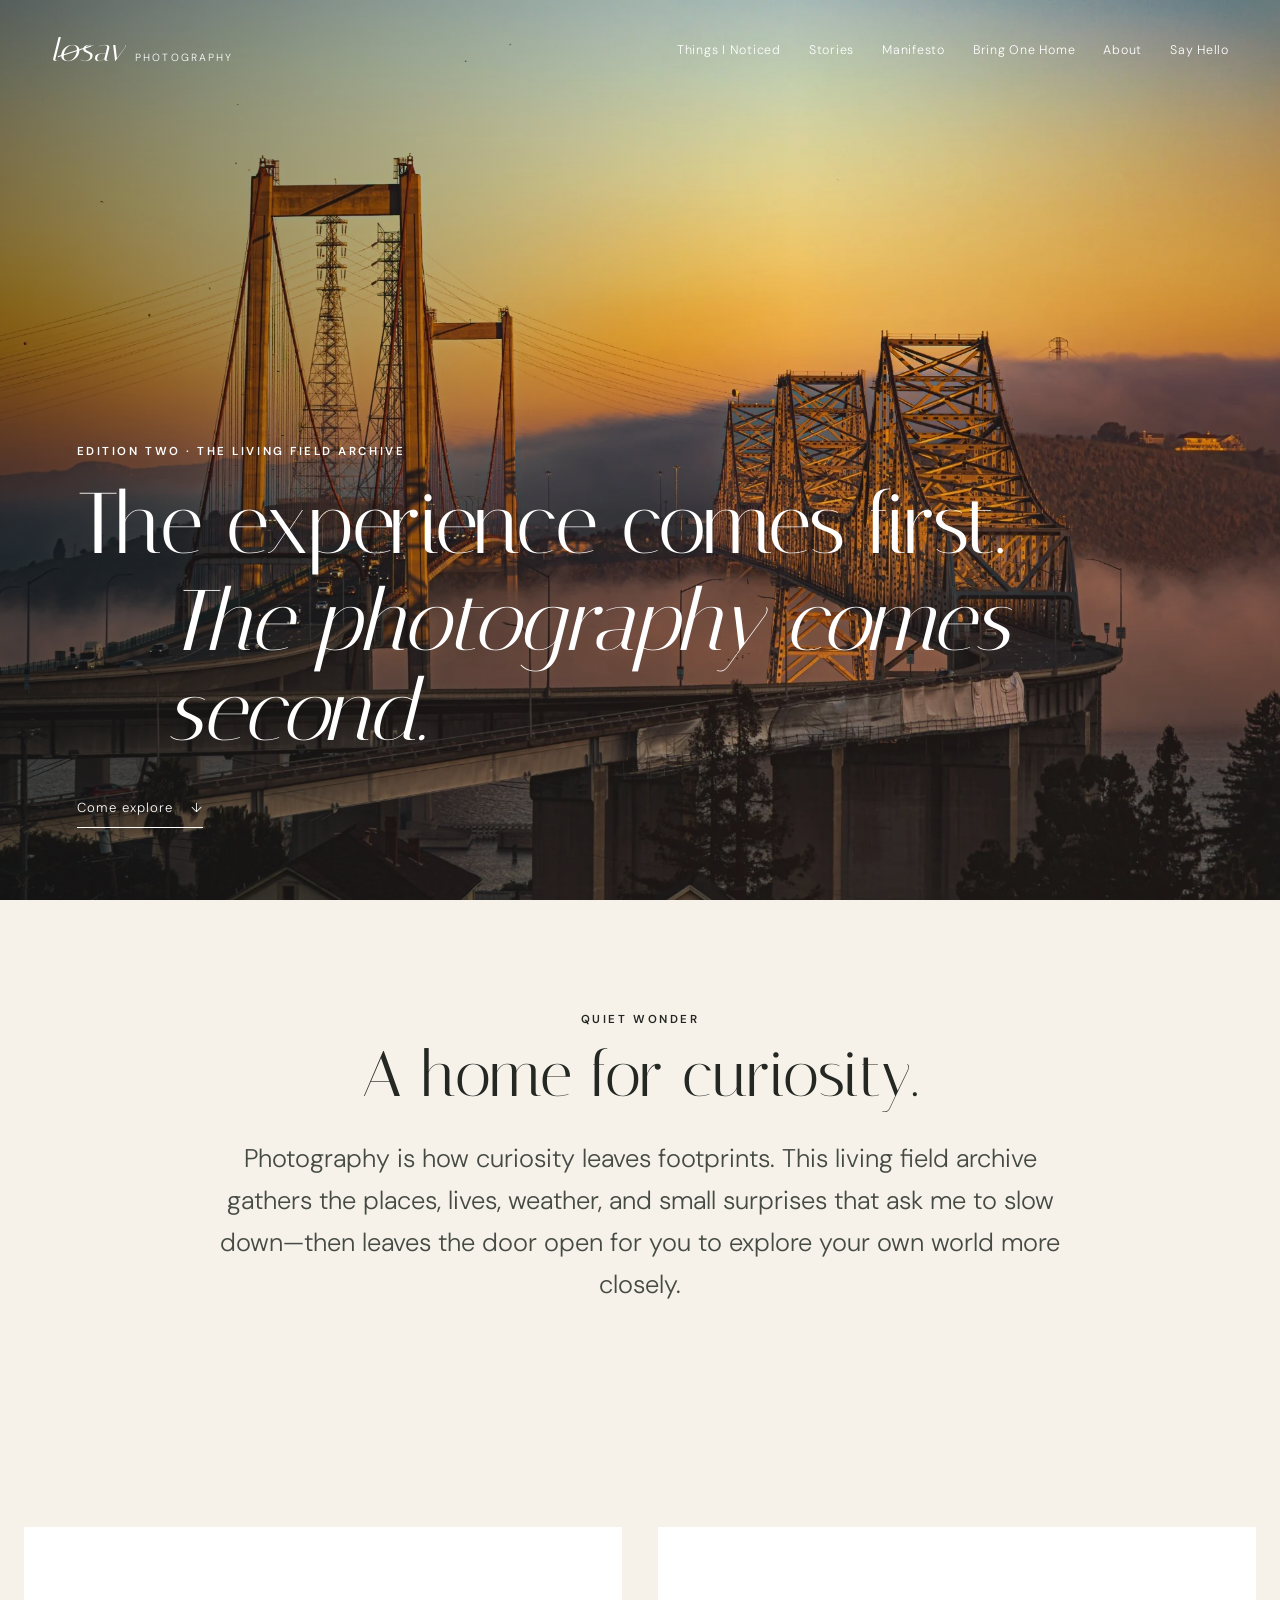
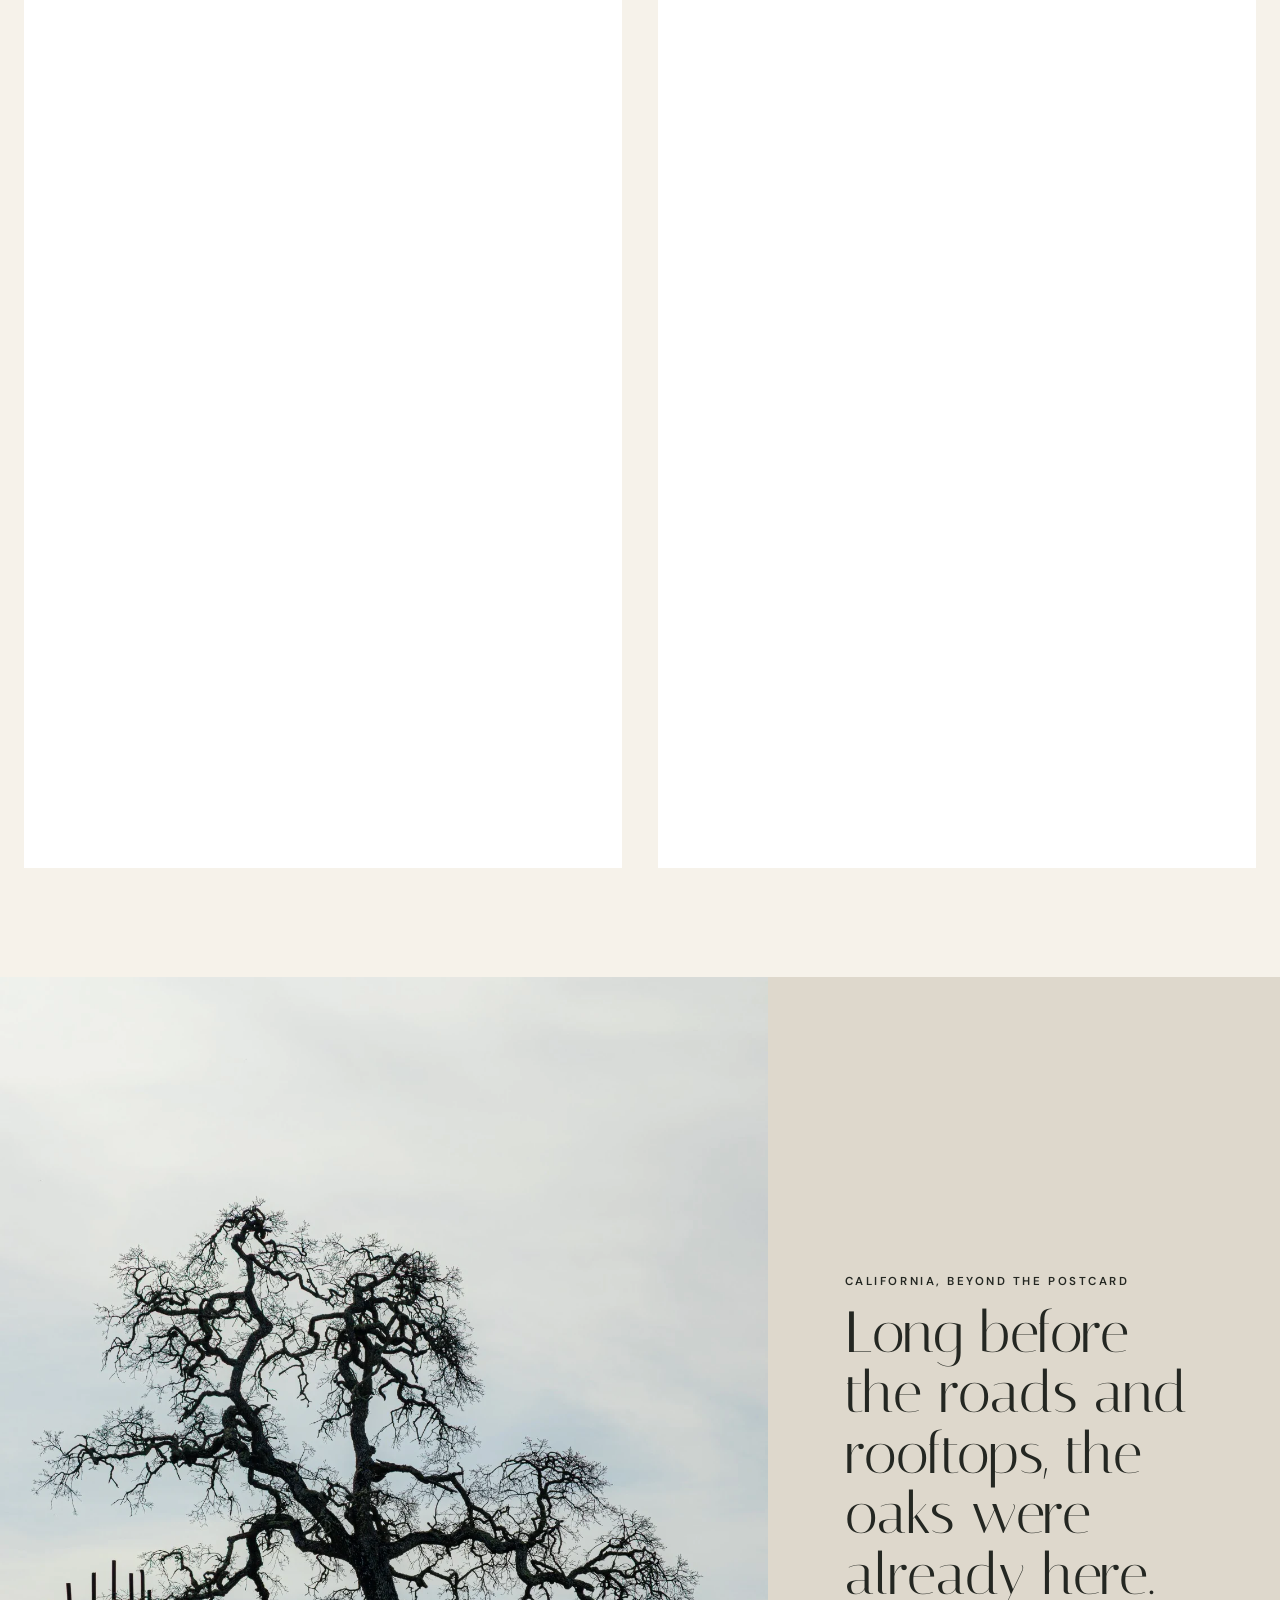
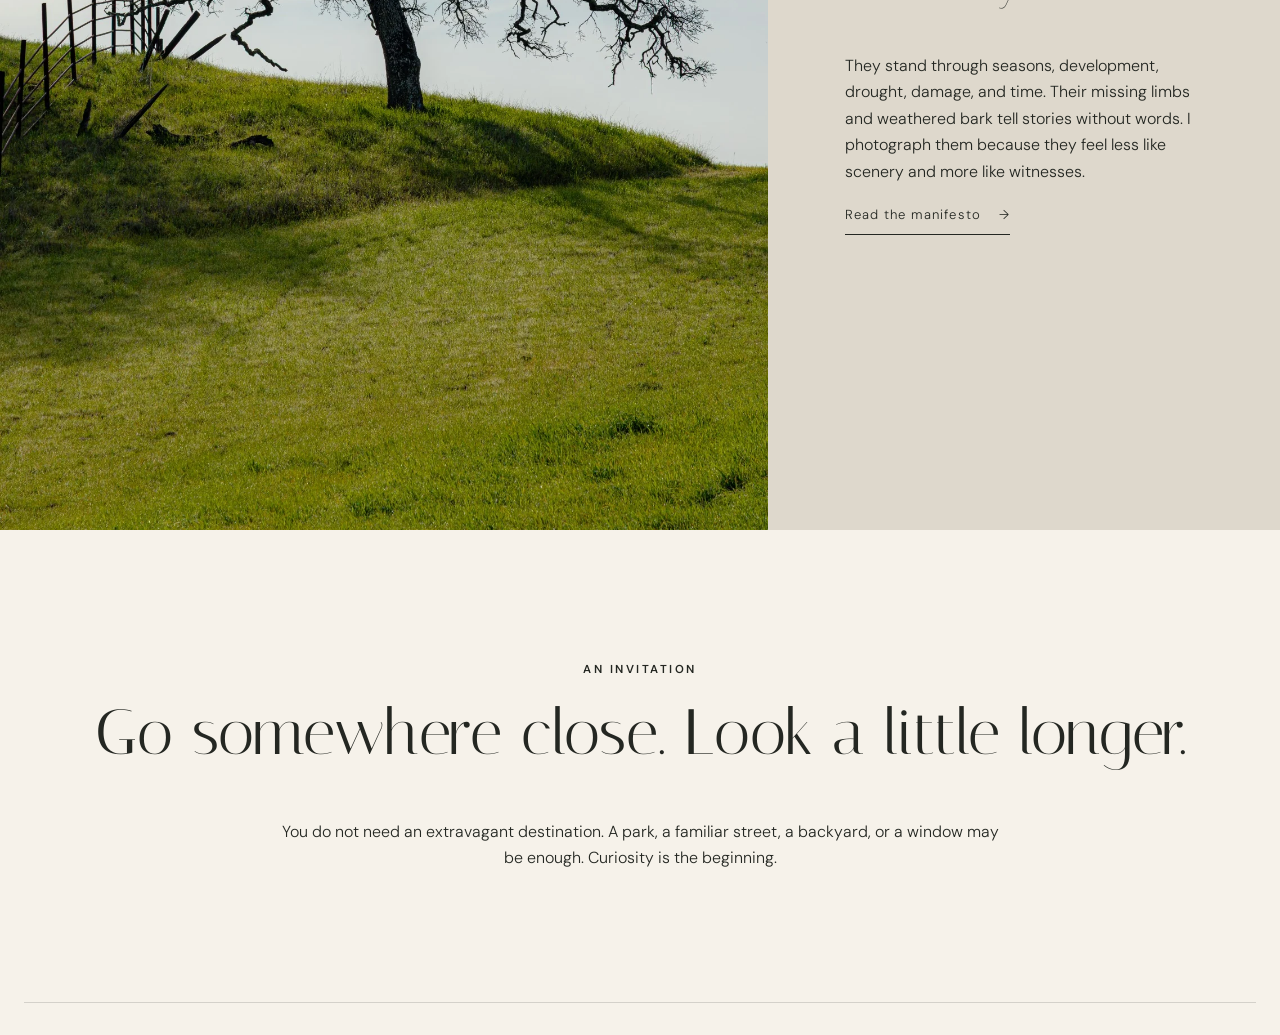
==== commit dfc35769: "Version 2.1.1 — The Living Field Archive" ====
--- a/index.html
+++ b/index.html
@@ -3,13 +3,13 @@
 <head>
   <meta charset="utf-8">
   <meta name="viewport" content="width=device-width, initial-scale=1">
-  <title>l0sav Photography | The Art of Noticing</title>
-  <meta name="description" content="Northern California photography, quiet stories, and an invitation to slow down and notice the world around you.">
+  <title>l0sav Photography | A Living Field Archive</title>
+  <meta name="description" content="Photographs, stories, and observations from a living field archive—an invitation to notice the world with greater care, curiosity, and hope.">
   <meta name="theme-color" content="#f5f1e9">
   <link rel="preload" as="image" href="assets/images/hero-fog-bridge.webp" fetchpriority="high">
   <link rel="canonical" href="https://l0sav-photography.pages.dev/">
   <meta property="og:title" content="l0sav Photography | The Art of Noticing">
-  <meta property="og:description" content="Northern California photography, quiet stories, and an invitation to slow down and notice the world around you.">
+  <meta property="og:description" content="Photographs, stories, and observations from a living field archive—an invitation to notice the world with greater care, curiosity, and hope.">
   <meta property="og:type" content="website">
   <meta property="og:url" content="https://l0sav-photography.pages.dev/">
   <meta property="og:image" content="https://l0sav-photography.pages.dev/assets/images/hero-fog-bridge.webp">
@@ -26,7 +26,7 @@
   gtag('config', 'G-Z0NKE904WG');
 </script>
   <script defer src="assets/site.js"></script>
-  <script type="application/ld+json">{"@context":"https://schema.org","@type":"Photographer","name":"l0sav Photography","url":"https://l0sav-photography.pages.dev/","email":"mailto:lauren.savignano@gmail.com","sameAs":["https://www.instagram.com/l0sav","https://www.facebook.com/profile.php?id=100092620043618","https://www.youtube.com/@l0sav","https://www.tiktok.com/@l0_sav"],"description":"Northern California photography, quiet stories, and an invitation to slow down and notice the world around you."}</script>
+  <script type="application/ld+json">{"@context": "https://schema.org", "@graph": [{"@type": "WebSite", "name": "l0sav Photography", "url": "https://l0sav-photography.pages.dev/"}, {"@type": "Person", "name": "Lauren “Lo” Savignano", "alternateName": "l0sav", "jobTitle": "Photographer and field observer", "url": "https://l0sav-photography.pages.dev/about.html", "sameAs": ["https://www.instagram.com/l0sav", "https://www.facebook.com/profile.php?id=100092620043618", "https://www.youtube.com/@l0sav", "https://www.tiktok.com/@l0_sav"]}, {"@type": "CreativeWorkSeries", "name": "The Living Field Archive", "creator": {"@type": "Person", "name": "Lauren “Lo” Savignano"}, "url": "https://l0sav-photography.pages.dev/", "description": "Photographs, stories, and observations from a life spent following curiosity."}]}</script>
 </head>
 <body class="home">
 <a class="skip-link" href="#main-content">Skip to content</a>
@@ -54,7 +54,7 @@
   <img fetchpriority="high" decoding="async" src="assets/images/hero-fog-bridge.webp" alt="Two bridges emerging through morning fog in warm early light">
   <div class="hero-shade"></div>
   <div class="hero-copy">
-    <p class="arrival">Edition One · The Art of Noticing</p>
+    <p class="arrival">Edition Two · The Living Field Archive</p>
     <h1><span>The experience comes first.</span><span>The photography comes second.</span></h1>
     <a class="text-link light" href="#welcome">Come explore <span>↓</span></a>
   </div>
@@ -62,8 +62,8 @@
 
 <section id="welcome" class="intro section-pad reveal">
   <p class="eyebrow">Quiet Wonder</p>
-  <h2>The world has always been this beautiful.</h2>
-  <p class="lead">Sometimes the only thing missing is our attention. I photograph the places, lives, weather, and small surprises that ask me to slow down—then share them in the hope that someone else might step outside and begin noticing, too.</p>
+  <h2>A home for curiosity.</h2>
+  <p class="lead">Photography is how curiosity leaves footprints. This living field archive gathers the places, lives, weather, and small surprises that ask me to slow down—then leaves the door open for you to explore your own world more closely.</p>
 </section>
 
 <section class="feature-grid section-pad">
--- a/assets/style.css
+++ b/assets/style.css
@@ -24,3 +24,58 @@
 @media (prefers-reduced-motion: reduce){html{scroll-behavior:auto}*,*::before,*::after{animation-duration:.01ms!important;animation-iteration-count:1!important;transition-duration:.01ms!important;scroll-behavior:auto!important}.reveal{opacity:1;transform:none}}
 @media(max-width:980px){.hero-copy h1 span+span{margin-left:0}.site-nav a{width:max-content}.site-nav a:after{display:none}}
 @media(max-width:600px){.hero-copy{left:22px;right:22px;bottom:7vh}.hero-copy h1{font-size:clamp(2.65rem,13vw,4.1rem);line-height:1.02}.hero-copy .arrival{font-size:.64rem;letter-spacing:.18em}.hero-shade{background:linear-gradient(90deg,rgba(10,16,19,.54),rgba(10,16,19,.14))}}
+
+
+/* Version 2.1 — The Living Field Archive */
+.accession{font-size:.66rem!important;font-weight:600;letter-spacing:.18em;text-transform:uppercase;color:var(--muted);margin-bottom:7px}.story-image-link{display:block;overflow:hidden}.story-image-link img{transition:transform .7s cubic-bezier(.2,.7,.2,1)}.story-image-link:hover img{transform:scale(1.025)}.story .text-link{margin-top:18px}.story h2 a:hover{font-style:italic}.story-page{background:var(--paper)}.story-hero{position:relative;height:min(78vh,860px);min-height:560px;color:#fff;overflow:hidden}.story-hero>img{height:100%;object-fit:cover}.story-hero-shade{position:absolute;inset:0;background:linear-gradient(0deg,rgba(10,14,12,.68),rgba(10,14,12,.05) 65%)}.story-hero-copy{position:absolute;left:7vw;right:7vw;bottom:8vh;max-width:1000px}.story-hero-copy h1{font-size:clamp(3.4rem,7vw,7.5rem);margin:10px 0 18px}.story-quote{font-family:"Italiana",serif;font-size:clamp(1.35rem,2.2vw,2.2rem);line-height:1.35;max-width:720px}.story-body{padding-top:70px}.breadcrumbs{display:flex;gap:12px;flex-wrap:wrap;color:var(--muted);font-size:.75rem;letter-spacing:.06em;margin-bottom:70px}.breadcrumbs a{border-bottom:1px solid transparent}.breadcrumbs a:hover{border-color:currentColor}.story-prose{max-width:790px;margin:auto}.story-prose>p{font-size:clamp(1.08rem,1.5vw,1.28rem);line-height:1.9;margin-bottom:1.5em}.story-prose>p:first-of-type::first-letter{font-family:"Italiana",serif;font-size:4.5em;float:left;line-height:.72;padding:.12em .12em 0 0}.what-stayed{margin:90px 0 65px;padding:55px 0;border-top:1px solid var(--line);border-bottom:1px solid var(--line)}.what-stayed p:not(.eyebrow){font-family:"Italiana",serif;font-size:clamp(1.55rem,2.6vw,2.4rem);line-height:1.4}.carry-question{font-size:clamp(1.8rem,3.4vw,3.4rem);margin:70px 0}.story-actions{display:flex;justify-content:space-between;gap:30px;flex-wrap:wrap;margin-top:80px}.story-actions .text-link:last-child{margin-left:auto}.story-page+.site-footer{margin-top:0}.gallery-item figcaption p:last-child{max-width:46ch}.gallery-item h3{margin-top:0}.stories .story:first-child{border-top:0;padding-top:25px}
+@media(max-width:980px){.story-hero-copy{left:30px;right:30px}.story-hero{height:70vh}.story-actions .text-link:last-child{margin-left:0}}
+@media(max-width:600px){.story-hero{min-height:520px}.story-hero-copy{left:20px;right:20px;bottom:6vh}.story-body{padding-top:45px}.breadcrumbs{margin-bottom:45px}.what-stayed{margin:65px 0 45px;padding:40px 0}.story-actions{margin-top:55px}}
+
+
+/* Field Notes — Version 2.1.1 */
+.field-notes {
+  margin: 0 1.25rem 1.4rem;
+  border-top: 1px solid rgba(38, 48, 40, .16);
+  padding-top: .85rem;
+}
+.field-notes summary {
+  cursor: pointer;
+  list-style: none;
+  font-size: .78rem;
+  letter-spacing: .12em;
+  text-transform: uppercase;
+  font-weight: 600;
+  color: var(--ink, #263028);
+}
+.field-notes summary::-webkit-details-marker { display: none; }
+.field-notes summary::after {
+  content: "+";
+  float: right;
+  font-size: 1rem;
+  line-height: 1;
+}
+.field-notes[open] summary::after { content: "–"; }
+.field-note-meta {
+  margin: .85rem 0 .45rem;
+  font-size: .8rem;
+  letter-spacing: .04em;
+  color: var(--muted, #667068);
+}
+.field-note-body {
+  padding: .15rem 0 .2rem;
+}
+.field-note-body p {
+  margin: .75rem 0;
+  line-height: 1.75;
+}
+.closing-observation {
+  margin: 1.15rem 0 .35rem;
+  padding: .8rem 1rem;
+  border-left: 2px solid currentColor;
+  font-family: "Italiana", serif;
+  font-size: 1.12rem;
+  line-height: 1.5;
+}
+@media (max-width: 640px) {
+  .field-notes { margin-inline: 1rem; }
+}
